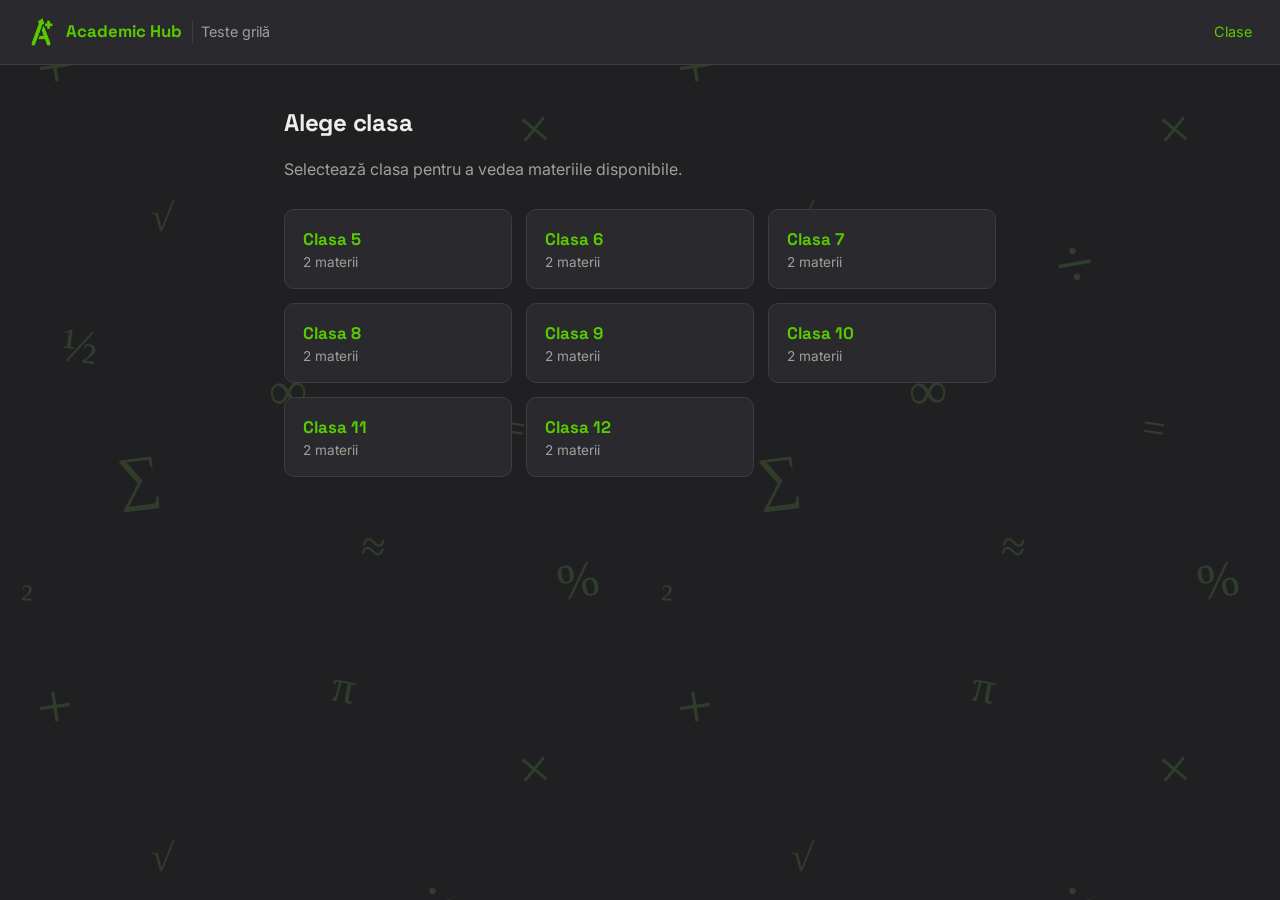
==== index.html @ 8b45bf30 "Update index.html" ====
<!DOCTYPE html>
<html lang="ro">
<head>
<meta charset="UTF-8">
<meta name="viewport" content="width=device-width, initial-scale=1.0">
<title>Academic Hub — Teste grilă</title>
<link rel="preconnect" href="https://fonts.googleapis.com">
<link href="https://fonts.googleapis.com/css2?family=Space+Grotesk:wght@500;700&family=Inter:wght@400;500;600&display=swap" rel="stylesheet">
<link rel="stylesheet" href="style.css">
</head>
<body>

<header class="site-header">
  <div class="brand" id="brand-home">
    <img class="brand-mark" src="logo.png" alt="Academic Hub">
    <span class="brand-name">Academic Hub</span>
    <span class="brand-sub">Teste grilă</span>
  </div>
  <nav class="breadcrumb" id="breadcrumb" aria-label="Navigare"></nav>
</header>

<main id="app" class="app"></main>

<template id="tpl-clase">
  <section class="screen">
    <h1>Alege clasa</h1>
    <p class="screen-lead">Selectează clasa pentru a vedea materiile disponibile.</p>
    <div class="card-grid" id="clase-grid"></div>
  </section>
</template>

<template id="tpl-materii">
  <section class="screen">
    <h1></h1>
    <p class="screen-lead">Alege materia la care vrei să exersezi.</p>
    <div class="card-grid" id="materii-grid"></div>
  </section>
</template>

<template id="tpl-colectii">
  <section class="screen">
    <h1></h1>
    <p class="screen-lead">Alege o colecție de întrebări.</p>
    <div class="card-grid" id="colectii-grid"></div>
  </section>
</template>

<template id="tpl-setup">
  <section class="screen screen-setup">
    <h1></h1>
    <div class="setup-options">
      <fieldset class="option-group">
        <legend>Mod</legend>
        <label class="pill-choice"><input type="radio" name="mod" value="testare" checked><span>Testare</span></label>
        <label class="pill-choice"><input type="radio" name="mod" value="invatare"><span>Învățare</span></label>
      </fieldset>
      <label class="switch-choice">
        <input type="checkbox" id="opt-doar-gresite">
        <span>Doar întrebările greșite anterior <span id="count-gresite" class="count-badge"></span></span>
      </label>
    </div>
    <button class="btn-primary" id="start-quiz">Începe testul</button>
  </section>
</template>

<template id="tpl-quiz">
  <section class="screen screen-quiz">
    <div class="quiz-topbar">
      <div class="progress-track"><div class="progress-fill" id="progress-fill"></div></div>
      <div class="quiz-stats">
        <span><strong id="stat-raspunse">0</strong> răspunse</span>
        <span class="stat-correct"><strong id="stat-corecte">0</strong> corecte</span>
        <span class="stat-wrong"><strong id="stat-gresite">0</strong> greșite</span>
      </div>
    </div>
    <div class="question-card">
      <p class="question-number" id="question-number"></p>
      <h2 class="question-text" id="question-text"></h2>
      <p class="question-hint" id="question-hint"></p>
      <div class="options-list" id="options-list"></div>
      <button class="btn-primary btn-verifica" id="btn-verifica" disabled>Verifică</button>
      <p class="explanation" id="explanation" hidden></p>
    </div>
    <div class="quiz-actions">
      <button class="btn-secondary" id="btn-exit">Ieși din test</button>
      <button class="btn-primary" id="btn-next" disabled>Următoarea</button>
    </div>
  </section>
</template>

<template id="tpl-rezultate">
  <section class="screen screen-results">
    <h1>Test finalizat</h1>
    <div class="results-summary">
      <div class="result-figure"><strong id="res-acuratete"></strong><span>acuratețe</span></div>
      <div class="result-line"><span id="res-corecte"></span> corecte din <span id="res-total"></span></div>
    </div>
    <div class="results-actions">
      <button class="btn-primary" id="btn-repeta-gresite">Repetă doar greșelile</button>
      <button class="btn-secondary" id="btn-alta-colectie">Alege altă colecție</button>
    </div>
  </section>
</template>

<script src="app.js"></script>
</body>
</html>
---- style.css ----
:root {
  --bg: #202023;
  --bg-card: #2A2A2E;
  --bg-card-hover: #313136;
  --border: #3C3C41;
  --text: #EDEFE9;
  --text-muted: #9CA298;
  --accent: #58CA00;
  --accent-strong: #47A800;
  --accent-ink: #58CA00;
  --accent-soft: rgba(88, 202, 0, 0.14);
  --correct: #58CA00;
  --correct-soft: rgba(88, 202, 0, 0.14);
  --wrong: #E06B62;
  --wrong-soft: rgba(224, 107, 98, 0.14);
  --radius: 10px;
  --font-display: 'Space Grotesk', sans-serif;
  --font-body: 'Inter', sans-serif;
}

* { box-sizing: border-box; }

body {
  margin: 0;
  background-color: var(--bg);
  background-image: url("math-pattern.svg");
  background-repeat: repeat;
  background-attachment: fixed;
  color: var(--text);
  font-family: var(--font-body);
  line-height: 1.5;
}

h1, h2 {
  font-family: var(--font-display);
  font-weight: 700;
  letter-spacing: -0.01em;
  margin: 0 0 6px 0;
  color: var(--text);
}

.site-header {
  display: flex;
  align-items: center;
  justify-content: space-between;
  padding: 18px 28px;
  border-bottom: 1px solid var(--border);
  background: var(--bg-card);
}

.brand {
  display: flex;
  align-items: center;
  gap: 10px;
  cursor: pointer;
}

.brand-mark {
  width: 28px;
  height: 28px;
  object-fit: contain;
  display: block;
}

.brand-name {
  font-family: var(--font-display);
  font-weight: 700;
  font-size: 1.05rem;
  color: var(--accent);
}

.brand-sub {
  color: var(--text-muted);
  font-size: 0.9rem;
  padding-left: 8px;
  border-left: 1px solid var(--border);
}

.breadcrumb {
  display: flex;
  gap: 6px;
  font-size: 0.9rem;
  color: var(--text-muted);
}

.breadcrumb button {
  background: none;
  border: none;
  font: inherit;
  color: var(--accent-ink);
  cursor: pointer;
  padding: 0;
}

.breadcrumb span.sep { color: var(--border); }

.app {
  max-width: 760px;
  margin: 0 auto;
  padding: 40px 24px 80px;
}

.screen-lead {
  color: var(--text-muted);
  margin-bottom: 28px;
}

.card-grid {
  display: grid;
  grid-template-columns: repeat(auto-fill, minmax(200px, 1fr));
  gap: 14px;
}

.pick-card {
  text-align: left;
  background: var(--bg-card);
  border: 1px solid var(--border);
  border-radius: var(--radius);
  padding: 18px;
  cursor: pointer;
  font-family: inherit;
  transition: border-color 0.15s ease, background 0.15s ease;
}

.pick-card:hover, .pick-card:focus-visible {
  border-color: var(--accent);
  background: var(--bg-card-hover);
  outline: none;
}

.pick-card .pick-title {
  font-family: var(--font-display);
  font-weight: 700;
  font-size: 1.05rem;
  display: block;
  color: var(--accent);
}

.pick-card .pick-meta {
  color: var(--text-muted);
  font-size: 0.85rem;
  display: block;
  margin-top: 4px;
}

.setup-options {
  display: flex;
  flex-direction: column;
  gap: 18px;
  margin: 24px 0 32px;
}

.option-group {
  border: none;
  padding: 0;
  margin: 0;
  display: flex;
  gap: 8px;
}

.option-group legend {
  font-size: 0.85rem;
  color: var(--text-muted);
  margin-bottom: 6px;
  padding: 0;
}

.pill-choice {
  position: relative;
}

.pill-choice input {
  position: absolute;
  opacity: 0;
}

.pill-choice span {
  display: inline-block;
  padding: 8px 16px;
  border: 1px solid var(--border);
  border-radius: 999px;
  cursor: pointer;
  font-size: 0.9rem;
  color: var(--text);
}

.pill-choice input:checked + span {
  background: var(--accent-soft);
  border-color: var(--accent);
  color: var(--accent-ink);
  font-weight: 600;
}

.switch-choice input[type="checkbox"],
.pill-choice input[type="radio"] {
  accent-color: var(--accent);
}

.switch-choice {
  display: flex;
  align-items: center;
  gap: 10px;
  font-size: 0.95rem;
  cursor: pointer;
  color: var(--text);
}

.count-badge {
  color: var(--text-muted);
  font-size: 0.85rem;
}

.btn-primary, .btn-secondary {
  font-family: var(--font-body);
  font-size: 0.95rem;
  font-weight: 600;
  padding: 11px 22px;
  border-radius: var(--radius);
  cursor: pointer;
  border: 1px solid transparent;
}

.btn-primary {
  background: var(--accent);
  color: #12210A;
}

.btn-primary:hover { background: var(--accent-strong); }

.btn-primary:disabled {
  background: var(--border);
  color: var(--text-muted);
  cursor: not-allowed;
}

.btn-secondary {
  background: transparent;
  border-color: var(--border);
  color: var(--text);
}

.btn-secondary:hover { border-color: var(--text-muted); }

.quiz-topbar {
  margin-bottom: 22px;
}

.progress-track {
  height: 6px;
  background: var(--border);
  border-radius: 999px;
  overflow: hidden;
  margin-bottom: 10px;
}

.progress-fill {
  height: 100%;
  background: var(--accent);
  width: 0%;
  transition: width 0.2s ease;
}

.quiz-stats {
  display: flex;
  gap: 18px;
  font-size: 0.85rem;
  color: var(--text-muted);
}

.stat-correct strong { color: var(--accent-ink); }
.stat-wrong strong { color: var(--wrong); }

.question-card {
  background: var(--bg-card);
  border: 1px solid var(--border);
  border-radius: var(--radius);
  padding: 26px;
}

.question-number {
  color: var(--text-muted);
  font-size: 0.85rem;
  margin: 0 0 8px 0;
}

.question-text {
  font-size: 1.2rem;
  margin-bottom: 8px;
}

.question-hint {
  color: var(--text-muted);
  font-size: 0.85rem;
  margin: 0 0 18px 0;
}

.options-list {
  display: flex;
  flex-direction: column;
  gap: 10px;
  margin-bottom: 20px;
}

.option-btn {
  text-align: left;
  background: var(--bg);
  border: 1px solid var(--border);
  border-radius: var(--radius);
  padding: 13px 16px;
  font: inherit;
  font-size: 0.98rem;
  color: var(--text);
  cursor: pointer;
  display: flex;
  align-items: center;
  gap: 12px;
}

.option-btn .opt-marker {
  width: 18px;
  height: 18px;
  flex-shrink: 0;
  border: 2px solid var(--border);
  display: inline-block;
}

.option-btn[data-tip="simplu"] .opt-marker { border-radius: 50%; }
.option-btn[data-tip="multiplu"] .opt-marker { border-radius: 4px; }

.option-btn.is-selected .opt-marker {
  border-color: var(--accent);
  background: var(--accent);
}

.option-btn:hover:not(:disabled) { border-color: var(--accent); }

.option-btn:disabled { cursor: default; }

.option-btn.is-correct {
  background: var(--correct-soft);
  border-color: var(--correct);
}

.option-btn.is-wrong {
  background: var(--wrong-soft);
  border-color: var(--wrong);
}

.option-btn.is-missed {
  border-color: var(--correct);
  border-style: dashed;
}

.btn-verifica {
  display: block;
  margin-left: auto;
  margin-right: 0;
  margin-bottom: 4px;
}

.btn-verifica[hidden] { display: none; }

.explanation {
  margin-top: 18px;
  padding-top: 16px;
  border-top: 1px solid var(--border);
  color: var(--text-muted);
  font-size: 0.92rem;
}

.quiz-actions {
  display: flex;
  justify-content: space-between;
  margin-top: 20px;
}

.results-summary {
  display: flex;
  align-items: baseline;
  gap: 24px;
  margin: 24px 0 32px;
}

.result-figure {
  display: flex;
  flex-direction: column;
}

.result-figure strong {
  font-family: var(--font-display);
  font-size: 2.6rem;
  color: var(--accent-ink);
}

.result-figure span {
  color: var(--text-muted);
  font-size: 0.85rem;
}

.result-line {
  color: var(--text-muted);
}

.results-actions {
  display: flex;
  gap: 12px;
}

@media (max-width: 480px) {
  .site-header { padding: 14px 16px; }
  .app { padding: 28px 16px 60px; }
  .brand-sub { display: none; }
}
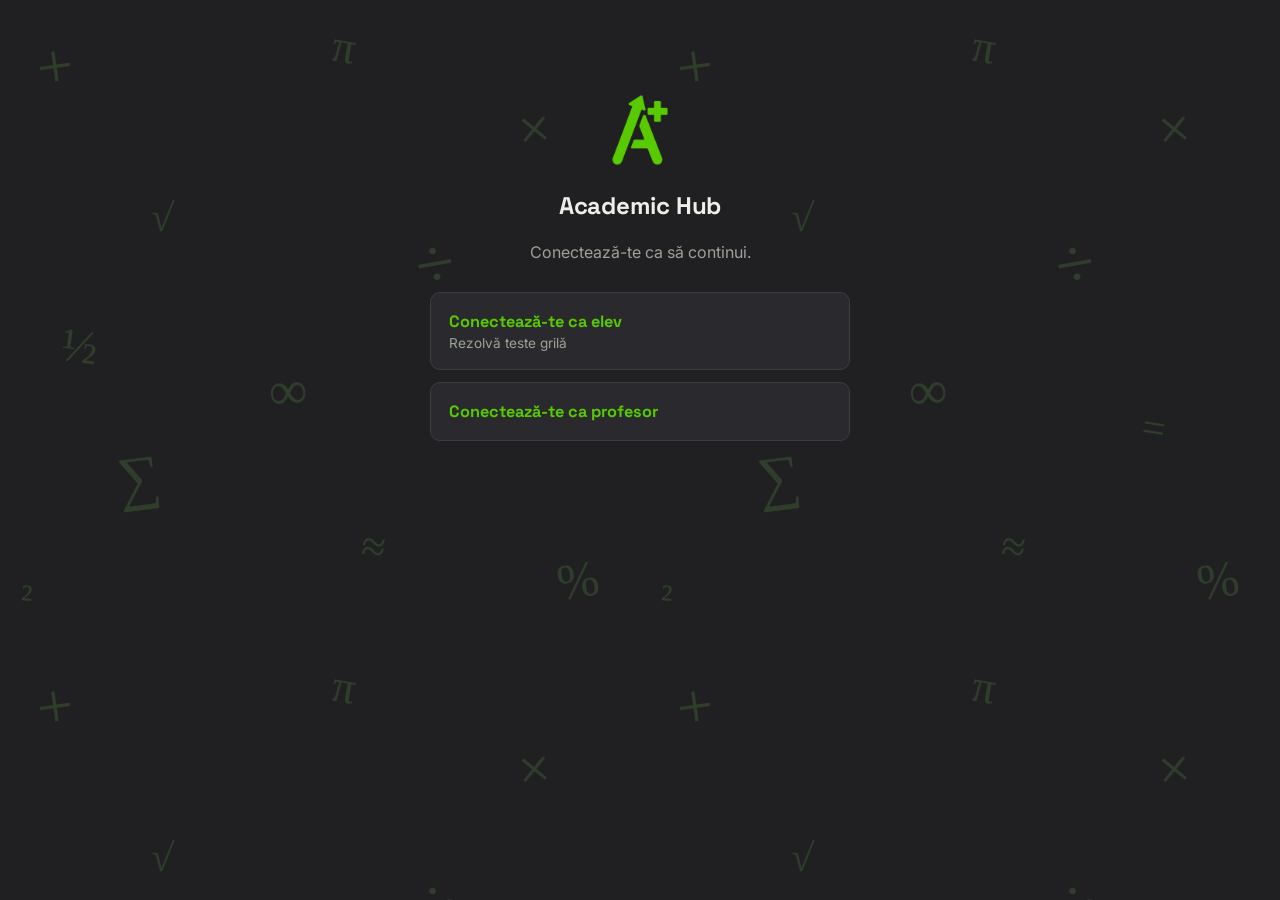
==== commit e1bcb4b9: "Update index.html" ====
--- a/index.html
+++ b/index.html
@@ -10,21 +10,75 @@
 </head>
 <body>
 
-<header class="site-header">
+<!-- ==================================================================
+     SETĂRI — modifică doar aici parolele și datele repository-ului.
+     Schimbă parolele oricând (ex. săptămânal) și dă Commit.
+     ================================================================== -->
+<script>
+const CONFIG = {
+  PAROLA_ELEV: "pitagora22",
+  PAROLA_PROFESOR: "mariusboss",
+
+  // Datele repository-ului de pe GitHub (nu le schimba decât dacă muți proiectul)
+  GITHUB_OWNER: "mariusnazaria",
+  GITHUB_REPO: "AcademicHub.edu",
+  GITHUB_BRANCH: "main"
+};
+</script>
+
+<header class="site-header" id="site-header" hidden>
   <div class="brand" id="brand-home">
     <img class="brand-mark" src="logo.png" alt="Academic Hub">
     <span class="brand-name">Academic Hub</span>
     <span class="brand-sub">Teste grilă</span>
   </div>
-  <nav class="breadcrumb" id="breadcrumb" aria-label="Navigare"></nav>
+  <div class="header-right">
+    <nav class="breadcrumb" id="breadcrumb" aria-label="Navigare"></nav>
+    <button class="btn-link" id="btn-logout" hidden>Ieși</button>
+  </div>
 </header>
 
 <main id="app" class="app"></main>
 
+<!-- ===================== LOGIN ===================== -->
+<template id="tpl-login">
+  <section class="screen screen-login">
+    <img class="login-logo" src="logo.png" alt="Academic Hub">
+    <h1>Academic Hub</h1>
+    <p class="screen-lead">Conectează-te ca să continui.</p>
+
+    <div class="login-roles">
+      <button class="role-card" data-rol="elev">
+        <span class="role-title">Conectează-te ca elev</span>
+        <span class="role-meta">Rezolvă teste grilă</span>
+      </button>
+      <button class="role-card" data-rol="profesor">
+        <span class="role-title">Conectează-te ca profesor</span>
+      </button>
+    </div>
+
+    <div class="login-form" id="login-form" hidden>
+      <p class="login-role-label" id="login-role-label"></p>
+      <input class="text-input" type="password" id="login-parola" placeholder="Parola" autocomplete="current-password">
+      <p class="form-error" id="login-error" hidden></p>
+      <div class="form-actions">
+        <button class="btn-secondary" id="login-inapoi">Înapoi</button>
+        <button class="btn-primary" id="login-intra">Intră</button>
+      </div>
+    </div>
+  </section>
+</template>
+
+<!-- ===================== NAVIGARE ELEV ===================== -->
 <template id="tpl-clase">
   <section class="screen">
-    <h1>Alege clasa</h1>
-    <p class="screen-lead">Selectează clasa pentru a vedea materiile disponibile.</p>
+    <div class="screen-head">
+      <div>
+        <h1>Alege clasa</h1>
+        <p class="screen-lead">Selectează clasa pentru a vedea materiile disponibile.</p>
+      </div>
+      <button class="btn-secondary" id="btn-panou-profesor" hidden>Panou profesor</button>
+    </div>
     <div class="card-grid" id="clase-grid"></div>
   </section>
 </template>
@@ -76,6 +130,9 @@
     <div class="question-card">
       <p class="question-number" id="question-number"></p>
       <h2 class="question-text" id="question-text"></h2>
+      <div class="question-image-wrap" id="question-image-wrap" hidden>
+        <img class="question-image" id="question-image" alt="">
+      </div>
       <p class="question-hint" id="question-hint"></p>
       <div class="options-list" id="options-list"></div>
       <button class="btn-primary btn-verifica" id="btn-verifica" disabled>Verifică</button>
@@ -102,7 +159,147 @@
   </section>
 </template>
 
+<!-- ===================== PANOU PROFESOR ===================== -->
+<template id="tpl-token">
+  <section class="screen">
+    <h1>Introdu cheia de acces</h1>
+    <input class="text-input" type="password" id="token-input" placeholder="Cheia de acces" autocomplete="off">
+    <p class="form-error" id="token-error" hidden></p>
+    <div class="form-actions">
+      <button class="btn-secondary" id="token-inapoi">Înapoi</button>
+      <button class="btn-primary" id="token-salveaza">Continuă</button>
+    </div>
+  </section>
+</template>
+
+<template id="tpl-panou">
+  <section class="screen">
+    <div class="screen-head">
+      <div>
+        <h1>Panou profesor</h1>
+        <p class="screen-lead">Adaugă întrebări și colecții direct din site.</p>
+      </div>
+      <button class="btn-link" id="btn-sterge-token">Șterge cheia</button>
+    </div>
+    <div class="card-grid">
+      <button class="pick-card" id="panou-intrebare">
+        <span class="pick-title">Adaugă întrebare</span>
+        <span class="pick-meta">Într-o colecție existentă</span>
+      </button>
+      <button class="pick-card" id="panou-colectie">
+        <span class="pick-title">Creează colecție</span>
+        <span class="pick-meta">Un test nou, gol</span>
+      </button>
+      <button class="pick-card" id="panou-materii">
+        <span class="pick-title">Gestionează</span>
+        <span class="pick-meta">Materii și colecții</span>
+      </button>
+      <button class="pick-card" id="panou-vezi">
+        <span class="pick-title">Vezi testele</span>
+        <span class="pick-meta">Ca elev</span>
+      </button>
+    </div>
+  </section>
+</template>
+
+<template id="tpl-gestionare">
+  <section class="screen">
+    <h1>Gestionează</h1>
+    <p class="screen-lead">Adaugă sau șterge materii și colecții de teste.</p>
+
+    <label class="field-label">Clasa</label>
+    <select class="text-input" id="ge-clasa"></select>
+
+    <h2 class="section-title">Materii</h2>
+    <div id="ge-materii-lista"></div>
+
+    <div class="add-row">
+      <input class="text-input" type="text" id="ge-materie-noua" placeholder="Materie nouă (ex. Trigonometrie)">
+      <button class="btn-primary" id="ge-adauga-materie">Adaugă</button>
+    </div>
+
+    <h2 class="section-title">Colecții de teste</h2>
+    <label class="field-label">Materia</label>
+    <select class="text-input" id="ge-materie-sel"></select>
+    <div id="ge-colectii-lista"></div>
+
+    <p class="form-error" id="ge-error" hidden></p>
+    <p class="form-ok" id="ge-ok" hidden></p>
+    <div class="form-actions">
+      <button class="btn-secondary" id="ge-inapoi">Înapoi</button>
+    </div>
+  </section>
+</template>
+
+<template id="tpl-colectie-noua">
+  <section class="screen">
+    <h1>Creează colecție</h1>
+    <p class="screen-lead">Colecția apare imediat la clasa și materia aleasă.</p>
+
+    <label class="field-label">Clasa</label>
+    <select class="text-input" id="cn-clasa"></select>
+
+    <label class="field-label">Materia</label>
+    <select class="text-input" id="cn-materie"></select>
+
+    <label class="field-label">Numele colecției</label>
+    <input class="text-input" type="text" id="cn-nume" placeholder="ex. Ecuații de gradul I">
+
+    <p class="form-error" id="cn-error" hidden></p>
+    <p class="form-ok" id="cn-ok" hidden></p>
+    <div class="form-actions">
+      <button class="btn-secondary" id="cn-inapoi">Înapoi</button>
+      <button class="btn-primary" id="cn-salveaza">Creează colecția</button>
+    </div>
+  </section>
+</template>
+
+<template id="tpl-intrebare-noua">
+  <section class="screen">
+    <h1>Adaugă întrebare</h1>
+
+    <label class="field-label">Clasa</label>
+    <select class="text-input" id="in-clasa"></select>
+
+    <label class="field-label">Materia</label>
+    <select class="text-input" id="in-materie"></select>
+
+    <label class="field-label">Colecția</label>
+    <select class="text-input" id="in-colectie"></select>
+
+    <label class="field-label">Tipul întrebării</label>
+    <div class="option-group">
+      <label class="pill-choice"><input type="radio" name="in-tip" value="simplu" checked><span>Un răspuns</span></label>
+      <label class="pill-choice"><input type="radio" name="in-tip" value="multiplu"><span>Mai multe răspunsuri</span></label>
+    </div>
+
+    <label class="field-label">Enunțul întrebării</label>
+    <textarea class="text-input" id="in-enunt" rows="3" placeholder="Scrie întrebarea aici..."></textarea>
+
+    <label class="field-label">Imagine (opțional)</label>
+    <input class="text-input" type="file" id="in-imagine" accept="image/*">
+    <div class="preview-wrap" id="in-preview-wrap" hidden>
+      <img class="preview-img" id="in-preview" alt="">
+      <button class="btn-link" id="in-sterge-imagine">Șterge imaginea</button>
+    </div>
+
+    <label class="field-label">Variantele de răspuns</label>
+    <p class="field-hint">Bifează varianta (sau variantele) corecte.</p>
+    <div id="in-variante"></div>
+    <button class="btn-link" id="in-adauga-varianta">+ Adaugă variantă</button>
+
+    <label class="field-label">Explicație (opțional)</label>
+    <textarea class="text-input" id="in-explicatie" rows="2" placeholder="De ce e corect răspunsul..."></textarea>
+
+    <p class="form-error" id="in-error" hidden></p>
+    <p class="form-ok" id="in-ok" hidden></p>
+    <div class="form-actions">
+      <button class="btn-secondary" id="in-inapoi">Înapoi</button>
+      <button class="btn-primary" id="in-salveaza">Salvează întrebarea</button>
+    </div>
+  </section>
+</template>
+
 <script src="app.js"></script>
 </body>
 </html>
-
--- a/style.css
+++ b/style.css
@@ -20,6 +20,8 @@
 
 * { box-sizing: border-box; }
 
+[hidden] { display: none !important; }
+
 body {
   margin: 0;
   background-color: var(--bg);
@@ -406,8 +408,241 @@
   gap: 12px;
 }
 
-@media (max-width: 480px) {
-  .site-header { padding: 14px 16px; }
-  .app { padding: 28px 16px 60px; }
+@media (max-width: 560px) {
+  .site-header { padding: 12px 14px; }
+  .app { padding: 24px 16px 60px; }
   .brand-sub { display: none; }
-}
+  .brand-name { font-size: 0.95rem; white-space: nowrap; }
+  .brand-mark { width: 24px; height: 24px; }
+  .breadcrumb { display: none; }
+  .header-right { gap: 10px; }
+  .screen-head { flex-direction: column; align-items: stretch; }
+  .form-actions { flex-direction: column-reverse; }
+  .form-actions button { width: 100%; }
+}
+
+/* ===================== LOGIN ===================== */
+.screen-login {
+  max-width: 420px;
+  margin: 6vh auto 0;
+  text-align: center;
+}
+
+.login-logo {
+  width: 72px;
+  height: 72px;
+  object-fit: contain;
+  margin-bottom: 16px;
+}
+
+.login-roles {
+  display: flex;
+  flex-direction: column;
+  gap: 12px;
+  margin-top: 8px;
+}
+
+.role-card {
+  background: var(--bg-card);
+  border: 1px solid var(--border);
+  border-radius: var(--radius);
+  padding: 18px;
+  cursor: pointer;
+  font-family: inherit;
+  text-align: left;
+  transition: border-color 0.15s ease, background 0.15s ease;
+}
+
+.role-card:hover {
+  border-color: var(--accent);
+  background: var(--bg-card-hover);
+}
+
+.role-title {
+  display: block;
+  font-family: var(--font-display);
+  font-weight: 700;
+  font-size: 1.02rem;
+  color: var(--accent);
+}
+
+.role-meta {
+  display: block;
+  color: var(--text-muted);
+  font-size: 0.85rem;
+  margin-top: 3px;
+}
+
+.login-form {
+  margin-top: 8px;
+  text-align: left;
+}
+
+.login-role-label {
+  color: var(--text-muted);
+  font-size: 0.9rem;
+  margin: 0 0 10px;
+}
+
+/* ===================== FORMULARE ===================== */
+.text-input {
+  width: 100%;
+  background: var(--bg);
+  border: 1px solid var(--border);
+  border-radius: var(--radius);
+  padding: 12px 14px;
+  color: var(--text);
+  font: inherit;
+  font-size: 0.98rem;
+  margin-bottom: 4px;
+}
+
+.text-input:focus {
+  outline: none;
+  border-color: var(--accent);
+}
+
+select.text-input {
+  appearance: none;
+  cursor: pointer;
+}
+
+textarea.text-input {
+  resize: vertical;
+}
+
+.field-label {
+  display: block;
+  font-size: 0.85rem;
+  color: var(--text-muted);
+  margin: 18px 0 6px;
+}
+
+.field-hint {
+  font-size: 0.82rem;
+  color: var(--text-muted);
+  margin: 0 0 8px;
+}
+
+.form-actions {
+  display: flex;
+  gap: 12px;
+  justify-content: flex-end;
+  margin-top: 24px;
+}
+
+.form-error {
+  color: var(--wrong);
+  font-size: 0.9rem;
+  margin: 10px 0 0;
+}
+
+.form-ok {
+  color: var(--accent);
+  font-size: 0.9rem;
+  margin: 10px 0 0;
+}
+
+.btn-link {
+  background: none;
+  border: none;
+  color: var(--accent);
+  font: inherit;
+  font-size: 0.9rem;
+  cursor: pointer;
+  padding: 4px 0;
+}
+
+.btn-link:hover { text-decoration: underline; }
+
+/* ===================== HEADER ===================== */
+.header-right {
+  display: flex;
+  align-items: center;
+  gap: 16px;
+}
+
+.screen-head {
+  display: flex;
+  align-items: flex-start;
+  justify-content: space-between;
+  gap: 16px;
+  margin-bottom: 8px;
+}
+
+/* ===================== PANOU PROFESOR ===================== */
+.info-box {
+  background: var(--bg-card);
+  border: 1px solid var(--border);
+  border-radius: var(--radius);
+  padding: 18px;
+  margin-bottom: 20px;
+  font-size: 0.9rem;
+  color: var(--text-muted);
+}
+
+.info-box strong { color: var(--text); }
+
+.info-box ol {
+  margin: 10px 0 0;
+  padding-left: 20px;
+}
+
+.info-box li { margin-bottom: 5px; }
+
+.info-box code {
+  background: var(--bg);
+  padding: 1px 6px;
+  border-radius: 4px;
+  color: var(--accent);
+}
+
+.varianta-row {
+  display: flex;
+  align-items: center;
+  gap: 10px;
+  margin-bottom: 8px;
+}
+
+.varianta-row .v-corect {
+  accent-color: var(--accent);
+  width: 20px;
+  height: 20px;
+  flex-shrink: 0;
+}
+
+.varianta-row .v-text {
+  flex: 1;
+  margin-bottom: 0;
+}
+
+.varianta-row .v-sterge {
+  color: var(--text-muted);
+  flex-shrink: 0;
+}
+
+.preview-wrap {
+  margin-top: 10px;
+}
+
+.preview-img {
+  max-width: 100%;
+  max-height: 220px;
+  border-radius: var(--radius);
+  border: 1px solid var(--border);
+  display: block;
+  margin-bottom: 6px;
+}
+
+/* ===================== IMAGINE ÎN ÎNTREBARE ===================== */
+.question-image-wrap {
+  margin: 0 0 16px;
+}
+
+.question-image {
+  max-width: 100%;
+  max-height: 300px;
+  border-radius: var(--radius);
+  border: 1px solid var(--border);
+  display: block;
+}
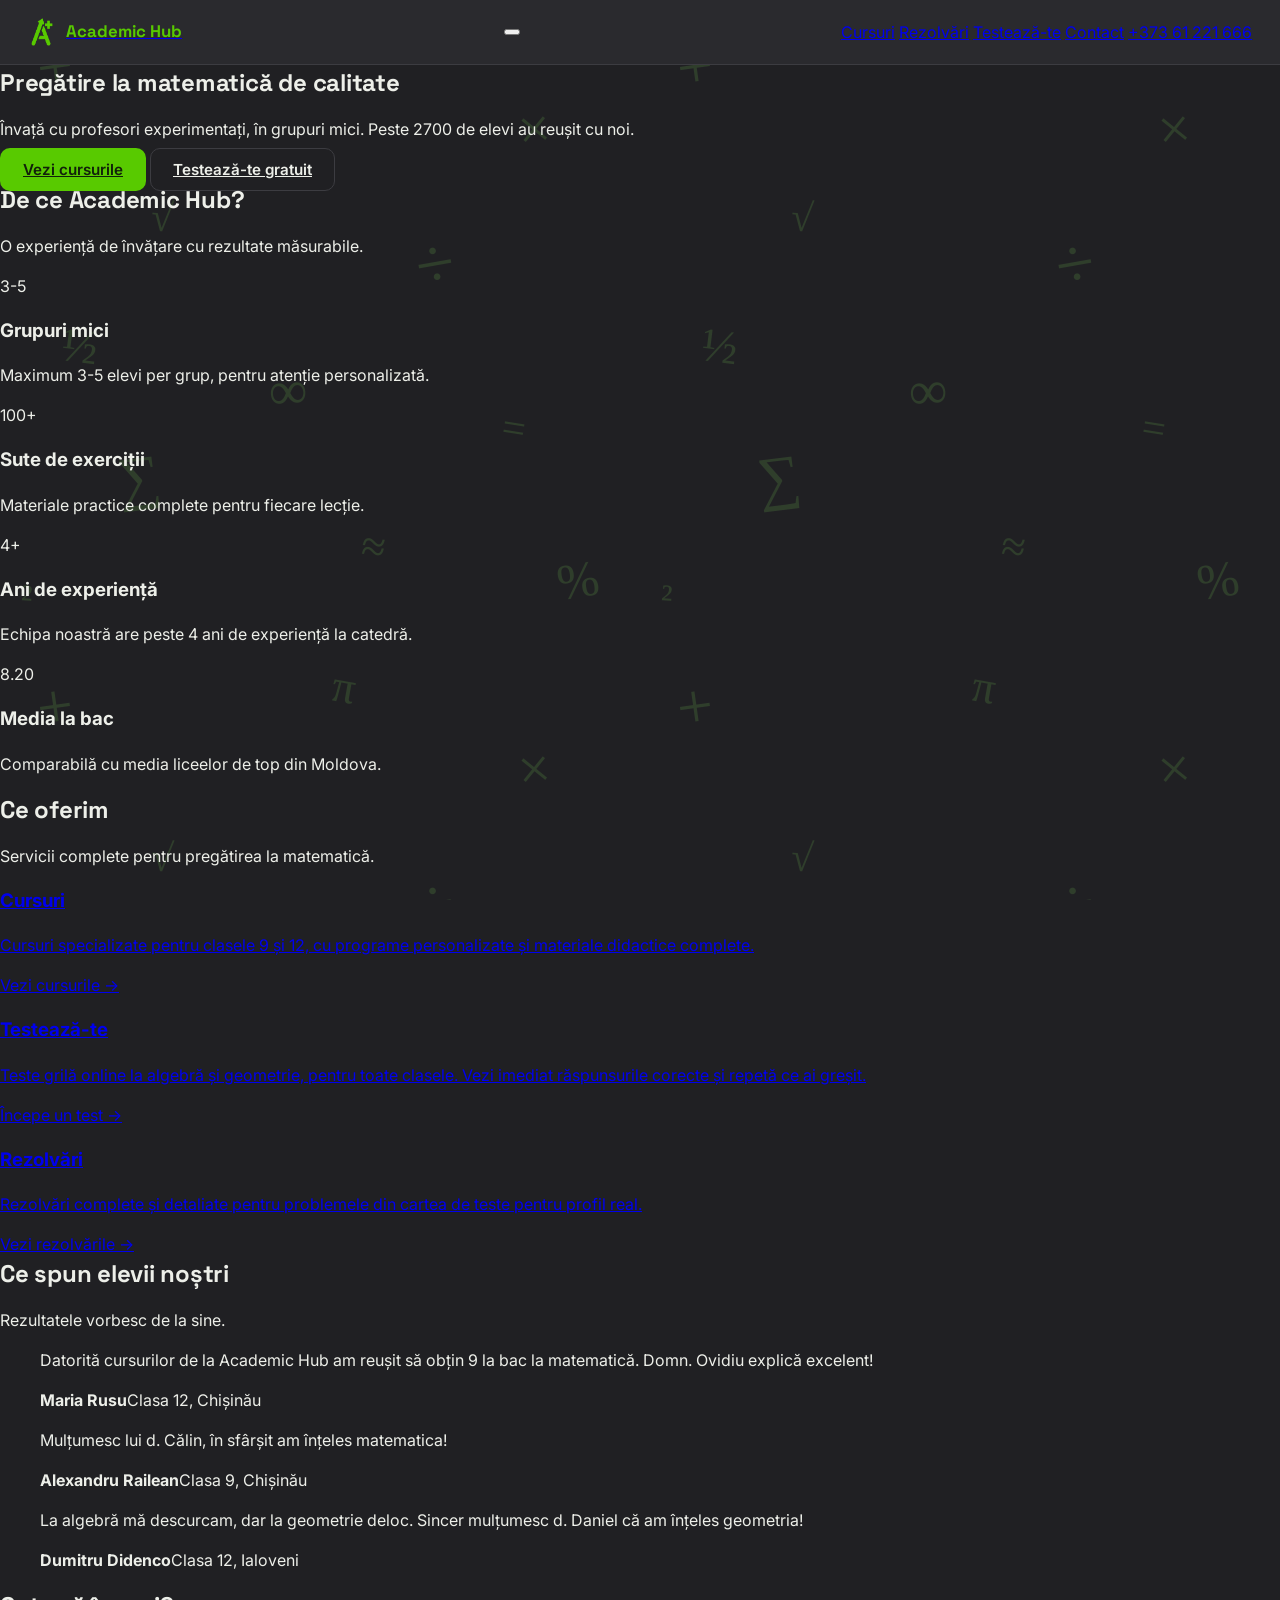
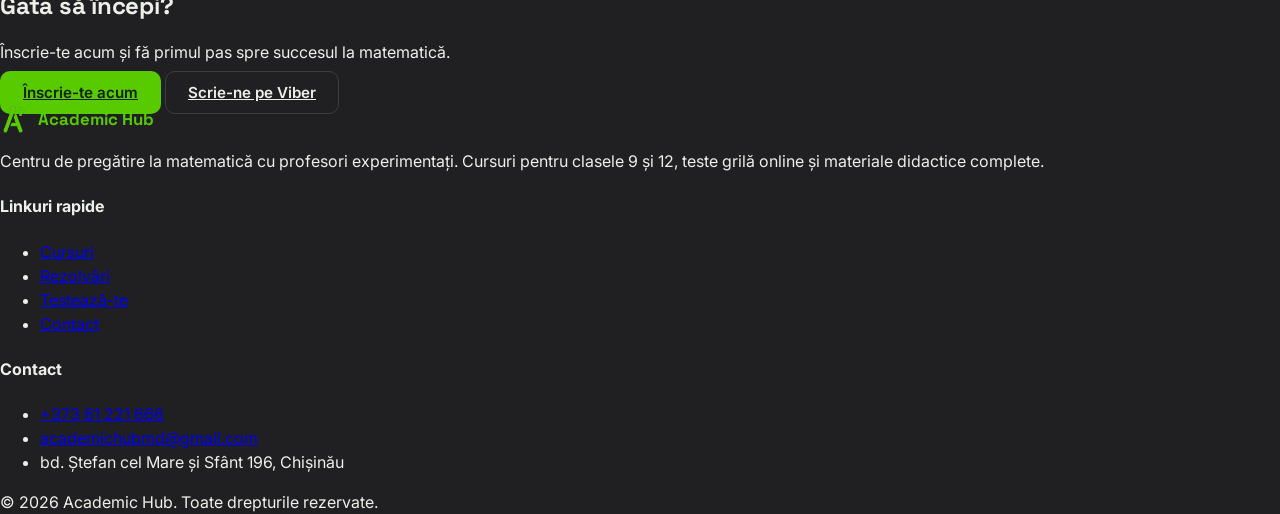
==== commit 93e23d6a: "Update index.html" ====
--- a/index.html
+++ b/index.html
@@ -3,303 +3,164 @@
 <head>
 <meta charset="UTF-8">
 <meta name="viewport" content="width=device-width, initial-scale=1.0">
-<title>Academic Hub — Teste grilă</title>
+<title>Academic Hub — Pregătire la Matematică</title>
+<meta name="description" content="Centru de pregătire la matematică în Chișinău. Grupuri mici, profesori experimentați, cursuri pentru clasele 9 și 12.">
+<link rel="icon" href="logo.png">
 <link rel="preconnect" href="https://fonts.googleapis.com">
 <link href="https://fonts.googleapis.com/css2?family=Space+Grotesk:wght@500;700&family=Inter:wght@400;500;600&display=swap" rel="stylesheet">
 <link rel="stylesheet" href="style.css">
 </head>
 <body>
 
-<!-- ==================================================================
-     SETĂRI — modifică doar aici parolele și datele repository-ului.
-     Schimbă parolele oricând (ex. săptămânal) și dă Commit.
-     ================================================================== -->
-<script>
-const CONFIG = {
-  PAROLA_ELEV: "pitagora22",
-  PAROLA_PROFESOR: "mariusboss",
-
-  // Datele repository-ului de pe GitHub (nu le schimba decât dacă muți proiectul)
-  GITHUB_OWNER: "mariusnazaria",
-  GITHUB_REPO: "AcademicHub.edu",
-  GITHUB_BRANCH: "main"
-};
-</script>
-
-<header class="site-header" id="site-header" hidden>
-  <div class="brand" id="brand-home">
+<header class="site-header">
+  <a class="brand" href="index.html">
     <img class="brand-mark" src="logo.png" alt="Academic Hub">
     <span class="brand-name">Academic Hub</span>
-    <span class="brand-sub">Teste grilă</span>
-  </div>
-  <div class="header-right">
-    <nav class="breadcrumb" id="breadcrumb" aria-label="Navigare"></nav>
-    <button class="btn-link" id="btn-logout" hidden>Ieși</button>
-  </div>
+  </a>
+  <button class="nav-toggle" id="nav-toggle" aria-expanded="false" aria-label="Meniu">
+    <span></span><span></span><span></span>
+  </button>
+  <nav class="site-nav" id="site-nav">
+    <a href="cursuri.html">Cursuri</a>
+    <a href="rezolvari.html">Rezolvări</a>
+    <a href="teste.html">Testează-te</a>
+    <a href="contact.html">Contact</a>
+    <a class="nav-cta" href="tel:+37361221666">+373 61 221 666</a>
+  </nav>
 </header>
 
-<main id="app" class="app"></main>
+<main>
 
-<!-- ===================== LOGIN ===================== -->
-<template id="tpl-login">
-  <section class="screen screen-login">
-    <img class="login-logo" src="logo.png" alt="Academic Hub">
-    <h1>Academic Hub</h1>
-    <p class="screen-lead">Conectează-te ca să continui.</p>
+<section class="hero">
+  <div class="wrap">
+    <h1>Pregătire la matematică <span class="accent-text">de calitate</span></h1>
+    <p class="hero-lead">Învață cu profesori experimentați, în grupuri mici. Peste 2700 de elevi au reușit cu noi.</p>
+    <div class="hero-actions">
+      <a class="btn-primary" href="cursuri.html">Vezi cursurile</a>
+      <a class="btn-secondary" href="teste.html">Testează-te gratuit</a>
+    </div>
+  </div>
+</section>
 
-    <div class="login-roles">
-      <button class="role-card" data-rol="elev">
-        <span class="role-title">Conectează-te ca elev</span>
-        <span class="role-meta">Rezolvă teste grilă</span>
-      </button>
-      <button class="role-card" data-rol="profesor">
-        <span class="role-title">Conectează-te ca profesor</span>
-      </button>
-    </div>
-
-    <div class="login-form" id="login-form" hidden>
-      <p class="login-role-label" id="login-role-label"></p>
-      <input class="text-input" type="password" id="login-parola" placeholder="Parola" autocomplete="current-password">
-      <p class="form-error" id="login-error" hidden></p>
-      <div class="form-actions">
-        <button class="btn-secondary" id="login-inapoi">Înapoi</button>
-        <button class="btn-primary" id="login-intra">Intră</button>
+<section class="section">
+  <div class="wrap">
+    <h2 class="section-heading">De ce Academic Hub?</h2>
+    <p class="section-sub">O experiență de învățare cu rezultate măsurabile.</p>
+    <div class="feature-grid">
+      <div class="feature-card">
+        <span class="feature-num">3-5</span>
+        <h3>Grupuri mici</h3>
+        <p>Maximum 3-5 elevi per grup, pentru atenție personalizată.</p>
+      </div>
+      <div class="feature-card">
+        <span class="feature-num">100+</span>
+        <h3>Sute de exerciții</h3>
+        <p>Materiale practice complete pentru fiecare lecție.</p>
+      </div>
+      <div class="feature-card">
+        <span class="feature-num">4+</span>
+        <h3>Ani de experiență</h3>
+        <p>Echipa noastră are peste 4 ani de experiență la catedră.</p>
+      </div>
+      <div class="feature-card">
+        <span class="feature-num">8.20</span>
+        <h3>Media la bac</h3>
+        <p>Comparabilă cu media liceelor de top din Moldova.</p>
       </div>
     </div>
-  </section>
-</template>
+  </div>
+</section>
 
-<!-- ===================== NAVIGARE ELEV ===================== -->
-<template id="tpl-clase">
-  <section class="screen">
-    <div class="screen-head">
-      <div>
-        <h1>Alege clasa</h1>
-        <p class="screen-lead">Selectează clasa pentru a vedea materiile disponibile.</p>
+<section class="section section-alt">
+  <div class="wrap">
+    <h2 class="section-heading">Ce oferim</h2>
+    <p class="section-sub">Servicii complete pentru pregătirea la matematică.</p>
+    <div class="offer-grid">
+      <a class="offer-card" href="cursuri.html">
+        <h3>Cursuri</h3>
+        <p>Cursuri specializate pentru clasele 9 și 12, cu programe personalizate și materiale didactice complete.</p>
+        <span class="offer-link">Vezi cursurile →</span>
+      </a>
+      <a class="offer-card" href="teste.html">
+        <h3>Testează-te</h3>
+        <p>Teste grilă online la algebră și geometrie, pentru toate clasele. Vezi imediat răspunsurile corecte și repetă ce ai greșit.</p>
+        <span class="offer-link">Începe un test →</span>
+      </a>
+      <a class="offer-card" href="rezolvari.html">
+        <h3>Rezolvări</h3>
+        <p>Rezolvări complete și detaliate pentru problemele din cartea de teste pentru profil real.</p>
+        <span class="offer-link">Vezi rezolvările →</span>
+      </a>
+    </div>
+  </div>
+</section>
+
+<section class="section">
+  <div class="wrap">
+    <h2 class="section-heading">Ce spun elevii noștri</h2>
+    <p class="section-sub">Rezultatele vorbesc de la sine.</p>
+    <div class="testimonial-grid">
+      <blockquote class="testimonial">
+        <p>Datorită cursurilor de la Academic Hub am reușit să obțin 9 la bac la matematică. Domn. Ovidiu explică excelent!</p>
+        <footer><strong>Maria Rusu</strong><span>Clasa 12, Chișinău</span></footer>
+      </blockquote>
+      <blockquote class="testimonial">
+        <p>Mulțumesc lui d. Călin, în sfârșit am înțeles matematica!</p>
+        <footer><strong>Alexandru Railean</strong><span>Clasa 9, Chișinău</span></footer>
+      </blockquote>
+      <blockquote class="testimonial">
+        <p>La algebră mă descurcam, dar la geometrie deloc. Sincer mulțumesc d. Daniel că am înțeles geometria!</p>
+        <footer><strong>Dumitru Didenco</strong><span>Clasa 12, Ialoveni</span></footer>
+      </blockquote>
+    </div>
+  </div>
+</section>
+
+<section class="cta-band">
+  <div class="wrap">
+    <h2>Gata să începi?</h2>
+    <p>Înscrie-te acum și fă primul pas spre succesul la matematică.</p>
+    <div class="hero-actions">
+      <a class="btn-primary" href="contact.html">Înscrie-te acum</a>
+      <a class="btn-secondary" href="viber://chat?number=37361221666">Scrie-ne pe Viber</a>
+    </div>
+  </div>
+</section>
+
+</main>
+
+<footer class="site-footer">
+  <div class="wrap footer-grid">
+    <div>
+      <div class="brand footer-brand">
+        <img class="brand-mark" src="logo.png" alt="">
+        <span class="brand-name">Academic Hub</span>
       </div>
-      <button class="btn-secondary" id="btn-panou-profesor" hidden>Panou profesor</button>
+      <p class="footer-text">Centru de pregătire la matematică cu profesori experimentați. Cursuri pentru clasele 9 și 12, teste grilă online și materiale didactice complete.</p>
     </div>
-    <div class="card-grid" id="clase-grid"></div>
-  </section>
-</template>
+    <div>
+      <h4>Linkuri rapide</h4>
+      <ul class="footer-links">
+        <li><a href="cursuri.html">Cursuri</a></li>
+        <li><a href="rezolvari.html">Rezolvări</a></li>
+        <li><a href="teste.html">Testează-te</a></li>
+        <li><a href="contact.html">Contact</a></li>
+      </ul>
+    </div>
+    <div>
+      <h4>Contact</h4>
+      <ul class="footer-links">
+        <li><a href="tel:+37361221666">+373 61 221 666</a></li>
+        <li><a href="mailto:academichubmd@gmail.com">academichubmd@gmail.com</a></li>
+        <li>bd. Ștefan cel Mare și Sfânt 196, Chișinău</li>
+      </ul>
+    </div>
+  </div>
+  <div class="wrap footer-bottom">
+    <span>© 2026 Academic Hub. Toate drepturile rezervate.</span>
+  </div>
+</footer>
 
-<template id="tpl-materii">
-  <section class="screen">
-    <h1></h1>
-    <p class="screen-lead">Alege materia la care vrei să exersezi.</p>
-    <div class="card-grid" id="materii-grid"></div>
-  </section>
-</template>
-
-<template id="tpl-colectii">
-  <section class="screen">
-    <h1></h1>
-    <p class="screen-lead">Alege o colecție de întrebări.</p>
-    <div class="card-grid" id="colectii-grid"></div>
-  </section>
-</template>
-
-<template id="tpl-setup">
-  <section class="screen screen-setup">
-    <h1></h1>
-    <div class="setup-options">
-      <fieldset class="option-group">
-        <legend>Mod</legend>
-        <label class="pill-choice"><input type="radio" name="mod" value="testare" checked><span>Testare</span></label>
-        <label class="pill-choice"><input type="radio" name="mod" value="invatare"><span>Învățare</span></label>
-      </fieldset>
-      <label class="switch-choice">
-        <input type="checkbox" id="opt-doar-gresite">
-        <span>Doar întrebările greșite anterior <span id="count-gresite" class="count-badge"></span></span>
-      </label>
-    </div>
-    <button class="btn-primary" id="start-quiz">Începe testul</button>
-  </section>
-</template>
-
-<template id="tpl-quiz">
-  <section class="screen screen-quiz">
-    <div class="quiz-topbar">
-      <div class="progress-track"><div class="progress-fill" id="progress-fill"></div></div>
-      <div class="quiz-stats">
-        <span><strong id="stat-raspunse">0</strong> răspunse</span>
-        <span class="stat-correct"><strong id="stat-corecte">0</strong> corecte</span>
-        <span class="stat-wrong"><strong id="stat-gresite">0</strong> greșite</span>
-      </div>
-    </div>
-    <div class="question-card">
-      <p class="question-number" id="question-number"></p>
-      <h2 class="question-text" id="question-text"></h2>
-      <div class="question-image-wrap" id="question-image-wrap" hidden>
-        <img class="question-image" id="question-image" alt="">
-      </div>
-      <p class="question-hint" id="question-hint"></p>
-      <div class="options-list" id="options-list"></div>
-      <button class="btn-primary btn-verifica" id="btn-verifica" disabled>Verifică</button>
-      <p class="explanation" id="explanation" hidden></p>
-    </div>
-    <div class="quiz-actions">
-      <button class="btn-secondary" id="btn-exit">Ieși din test</button>
-      <button class="btn-primary" id="btn-next" disabled>Următoarea</button>
-    </div>
-  </section>
-</template>
-
-<template id="tpl-rezultate">
-  <section class="screen screen-results">
-    <h1>Test finalizat</h1>
-    <div class="results-summary">
-      <div class="result-figure"><strong id="res-acuratete"></strong><span>acuratețe</span></div>
-      <div class="result-line"><span id="res-corecte"></span> corecte din <span id="res-total"></span></div>
-    </div>
-    <div class="results-actions">
-      <button class="btn-primary" id="btn-repeta-gresite">Repetă doar greșelile</button>
-      <button class="btn-secondary" id="btn-alta-colectie">Alege altă colecție</button>
-    </div>
-  </section>
-</template>
-
-<!-- ===================== PANOU PROFESOR ===================== -->
-<template id="tpl-token">
-  <section class="screen">
-    <h1>Introdu cheia de acces</h1>
-    <input class="text-input" type="password" id="token-input" placeholder="Cheia de acces" autocomplete="off">
-    <p class="form-error" id="token-error" hidden></p>
-    <div class="form-actions">
-      <button class="btn-secondary" id="token-inapoi">Înapoi</button>
-      <button class="btn-primary" id="token-salveaza">Continuă</button>
-    </div>
-  </section>
-</template>
-
-<template id="tpl-panou">
-  <section class="screen">
-    <div class="screen-head">
-      <div>
-        <h1>Panou profesor</h1>
-        <p class="screen-lead">Adaugă întrebări și colecții direct din site.</p>
-      </div>
-      <button class="btn-link" id="btn-sterge-token">Șterge cheia</button>
-    </div>
-    <div class="card-grid">
-      <button class="pick-card" id="panou-intrebare">
-        <span class="pick-title">Adaugă întrebare</span>
-        <span class="pick-meta">Într-o colecție existentă</span>
-      </button>
-      <button class="pick-card" id="panou-colectie">
-        <span class="pick-title">Creează colecție</span>
-        <span class="pick-meta">Un test nou, gol</span>
-      </button>
-      <button class="pick-card" id="panou-materii">
-        <span class="pick-title">Gestionează</span>
-        <span class="pick-meta">Materii și colecții</span>
-      </button>
-      <button class="pick-card" id="panou-vezi">
-        <span class="pick-title">Vezi testele</span>
-        <span class="pick-meta">Ca elev</span>
-      </button>
-    </div>
-  </section>
-</template>
-
-<template id="tpl-gestionare">
-  <section class="screen">
-    <h1>Gestionează</h1>
-    <p class="screen-lead">Adaugă sau șterge materii și colecții de teste.</p>
-
-    <label class="field-label">Clasa</label>
-    <select class="text-input" id="ge-clasa"></select>
-
-    <h2 class="section-title">Materii</h2>
-    <div id="ge-materii-lista"></div>
-
-    <div class="add-row">
-      <input class="text-input" type="text" id="ge-materie-noua" placeholder="Materie nouă (ex. Trigonometrie)">
-      <button class="btn-primary" id="ge-adauga-materie">Adaugă</button>
-    </div>
-
-    <h2 class="section-title">Colecții de teste</h2>
-    <label class="field-label">Materia</label>
-    <select class="text-input" id="ge-materie-sel"></select>
-    <div id="ge-colectii-lista"></div>
-
-    <p class="form-error" id="ge-error" hidden></p>
-    <p class="form-ok" id="ge-ok" hidden></p>
-    <div class="form-actions">
-      <button class="btn-secondary" id="ge-inapoi">Înapoi</button>
-    </div>
-  </section>
-</template>
-
-<template id="tpl-colectie-noua">
-  <section class="screen">
-    <h1>Creează colecție</h1>
-    <p class="screen-lead">Colecția apare imediat la clasa și materia aleasă.</p>
-
-    <label class="field-label">Clasa</label>
-    <select class="text-input" id="cn-clasa"></select>
-
-    <label class="field-label">Materia</label>
-    <select class="text-input" id="cn-materie"></select>
-
-    <label class="field-label">Numele colecției</label>
-    <input class="text-input" type="text" id="cn-nume" placeholder="ex. Ecuații de gradul I">
-
-    <p class="form-error" id="cn-error" hidden></p>
-    <p class="form-ok" id="cn-ok" hidden></p>
-    <div class="form-actions">
-      <button class="btn-secondary" id="cn-inapoi">Înapoi</button>
-      <button class="btn-primary" id="cn-salveaza">Creează colecția</button>
-    </div>
-  </section>
-</template>
-
-<template id="tpl-intrebare-noua">
-  <section class="screen">
-    <h1>Adaugă întrebare</h1>
-
-    <label class="field-label">Clasa</label>
-    <select class="text-input" id="in-clasa"></select>
-
-    <label class="field-label">Materia</label>
-    <select class="text-input" id="in-materie"></select>
-
-    <label class="field-label">Colecția</label>
-    <select class="text-input" id="in-colectie"></select>
-
-    <label class="field-label">Tipul întrebării</label>
-    <div class="option-group">
-      <label class="pill-choice"><input type="radio" name="in-tip" value="simplu" checked><span>Un răspuns</span></label>
-      <label class="pill-choice"><input type="radio" name="in-tip" value="multiplu"><span>Mai multe răspunsuri</span></label>
-    </div>
-
-    <label class="field-label">Enunțul întrebării</label>
-    <textarea class="text-input" id="in-enunt" rows="3" placeholder="Scrie întrebarea aici..."></textarea>
-
-    <label class="field-label">Imagine (opțional)</label>
-    <input class="text-input" type="file" id="in-imagine" accept="image/*">
-    <div class="preview-wrap" id="in-preview-wrap" hidden>
-      <img class="preview-img" id="in-preview" alt="">
-      <button class="btn-link" id="in-sterge-imagine">Șterge imaginea</button>
-    </div>
-
-    <label class="field-label">Variantele de răspuns</label>
-    <p class="field-hint">Bifează varianta (sau variantele) corecte.</p>
-    <div id="in-variante"></div>
-    <button class="btn-link" id="in-adauga-varianta">+ Adaugă variantă</button>
-
-    <label class="field-label">Explicație (opțional)</label>
-    <textarea class="text-input" id="in-explicatie" rows="2" placeholder="De ce e corect răspunsul..."></textarea>
-
-    <p class="form-error" id="in-error" hidden></p>
-    <p class="form-ok" id="in-ok" hidden></p>
-    <div class="form-actions">
-      <button class="btn-secondary" id="in-inapoi">Înapoi</button>
-      <button class="btn-primary" id="in-salveaza">Salvează întrebarea</button>
-    </div>
-  </section>
-</template>
-
-<script src="app.js"></script>
+<script src="site.js"></script>
 </body>
 </html>
--- a/style.css
+++ b/style.css
@@ -646,3 +646,89 @@
   border: 1px solid var(--border);
   display: block;
 }
+
+/* ===================== GESTIONARE ===================== */
+.section-title {
+  font-size: 1.05rem;
+  margin: 30px 0 12px;
+  padding-bottom: 8px;
+  border-bottom: 1px solid var(--border);
+}
+
+.manage-row {
+  display: flex;
+  align-items: center;
+  justify-content: space-between;
+  gap: 12px;
+  background: var(--bg-card);
+  border: 1px solid var(--border);
+  border-radius: var(--radius);
+  padding: 13px 16px;
+  margin-bottom: 8px;
+}
+
+.manage-name {
+  display: block;
+  font-weight: 600;
+  color: var(--text);
+}
+
+.manage-meta {
+  display: block;
+  color: var(--text-muted);
+  font-size: 0.82rem;
+  margin-top: 2px;
+}
+
+.btn-danger {
+  background: transparent;
+  border: 1px solid var(--wrong);
+  color: var(--wrong);
+  border-radius: var(--radius);
+  padding: 7px 14px;
+  font: inherit;
+  font-size: 0.85rem;
+  font-weight: 600;
+  cursor: pointer;
+  flex-shrink: 0;
+}
+
+.btn-danger:hover:not(:disabled) {
+  background: var(--wrong-soft);
+}
+
+.btn-danger:disabled {
+  opacity: 0.6;
+  cursor: not-allowed;
+}
+
+.add-row {
+  display: flex;
+  gap: 10px;
+  align-items: flex-start;
+  margin-top: 14px;
+}
+
+.add-row .text-input {
+  flex: 1;
+  margin-bottom: 0;
+}
+
+.add-row button { flex-shrink: 0; }
+
+@media (max-width: 560px) {
+  .add-row { flex-direction: column; }
+  .add-row button { width: 100%; }
+}
+
+/* Cardul de testare pe materie */
+.pick-card-highlight {
+  border-color: var(--accent);
+  background: var(--accent-soft);
+  grid-column: 1 / -1;
+}
+
+.pick-card-highlight:hover {
+  background: var(--accent-soft);
+  border-color: var(--accent-strong);
+}
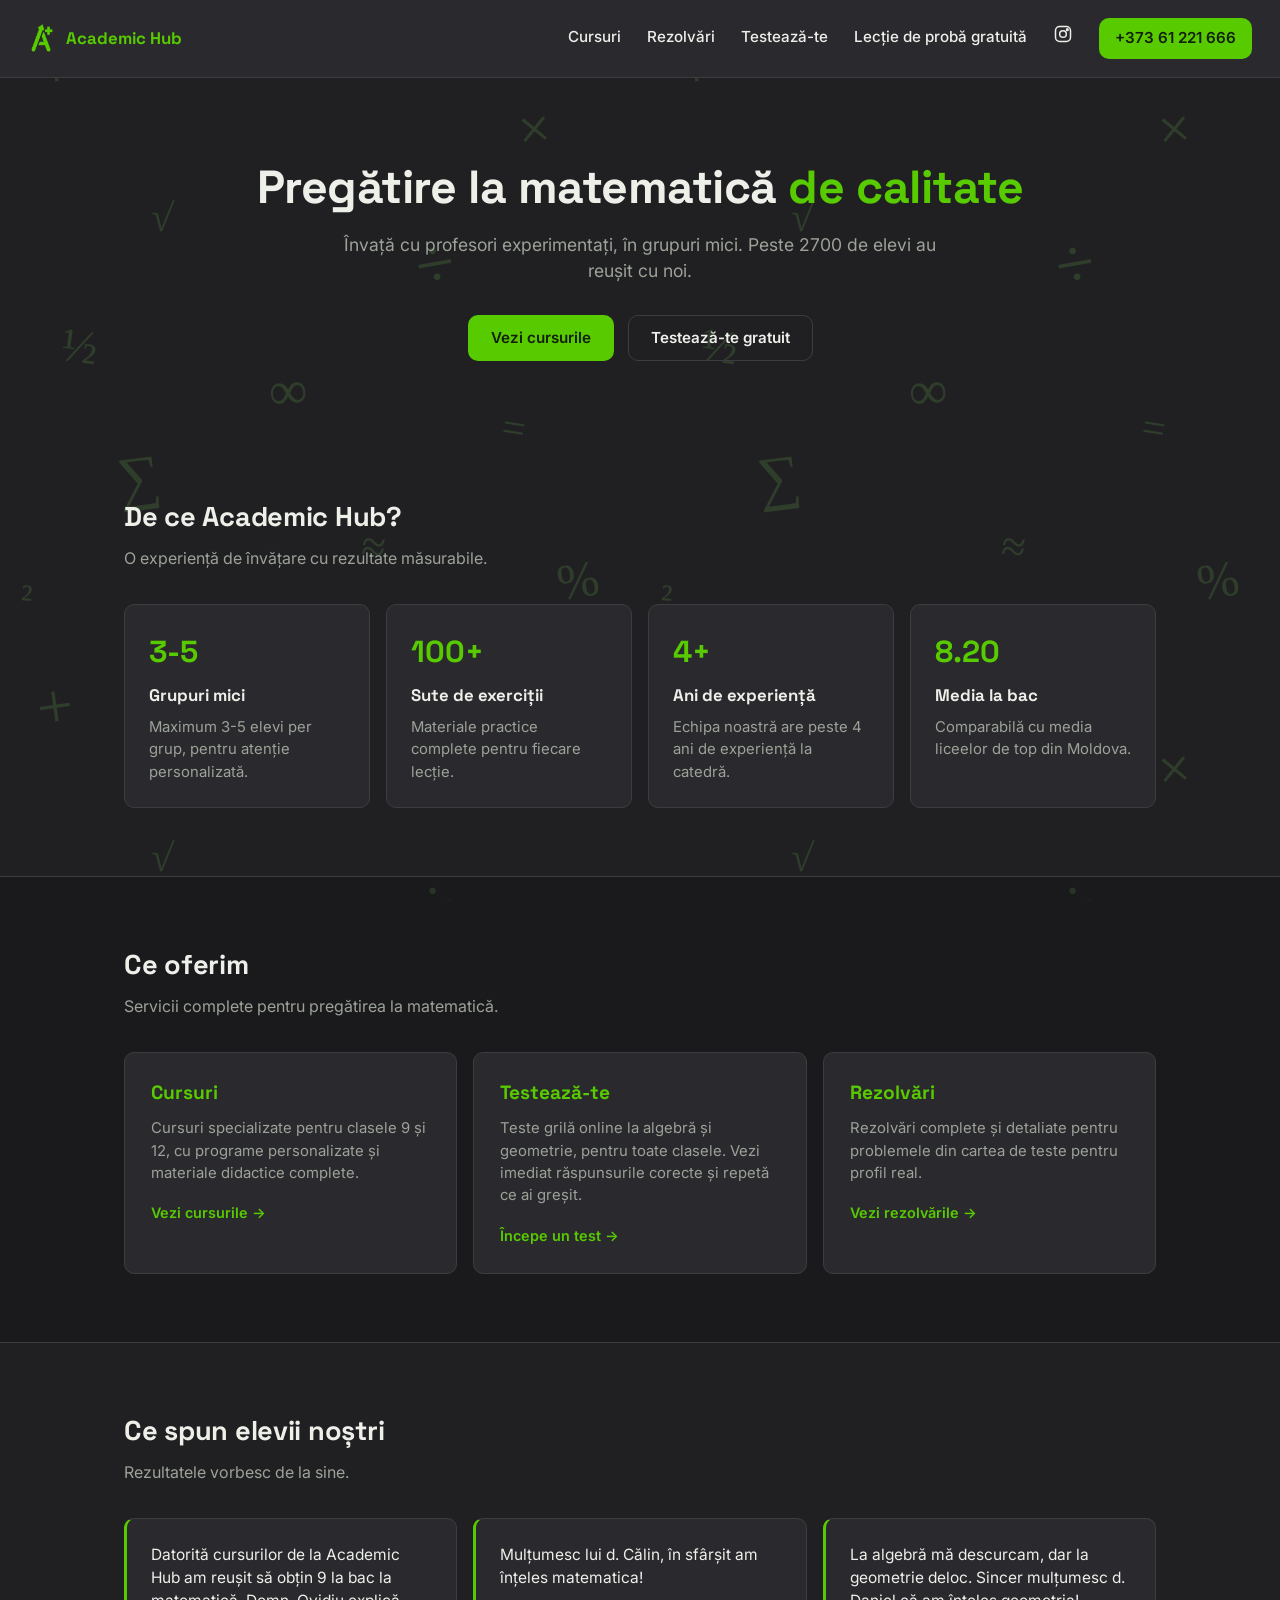
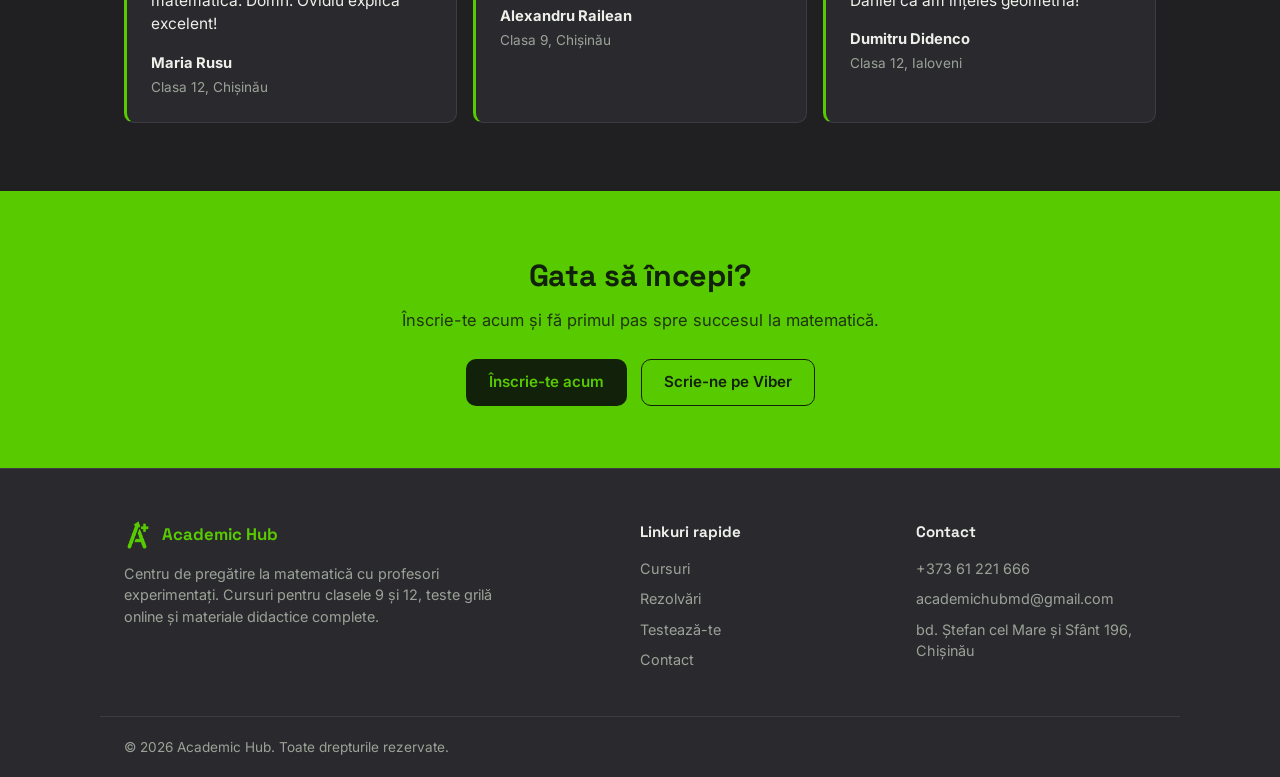
==== commit e279bb81: "Update index.html" ====
--- a/index.html
+++ b/index.html
@@ -24,7 +24,14 @@
     <a href="cursuri.html">Cursuri</a>
     <a href="rezolvari.html">Rezolvări</a>
     <a href="teste.html">Testează-te</a>
-    <a href="contact.html">Contact</a>
+    <a class="nav-highlight" href="contact.html">Lecție de probă gratuită</a>
+    <a class="nav-icon" href="https://www.instagram.com/academichub.md" target="_blank" rel="noopener" aria-label="Instagram">
+      <svg viewBox="0 0 24 24" width="20" height="20" fill="none" stroke="currentColor" stroke-width="1.8">
+        <rect x="3" y="3" width="18" height="18" rx="5"/>
+        <circle cx="12" cy="12" r="4"/>
+        <circle cx="17.2" cy="6.8" r="1"/>
+      </svg>
+    </a>
     <a class="nav-cta" href="tel:+37361221666">+373 61 221 666</a>
   </nav>
 </header>
--- a/style.css
+++ b/style.css
@@ -732,3 +732,607 @@
   background: var(--accent-soft);
   border-color: var(--accent-strong);
 }
+
+/* ==========================================================
+   PAGINI DE PREZENTARE (acasă, cursuri, rezolvări, contact)
+   ========================================================== */
+
+.wrap {
+  max-width: 1080px;
+  margin: 0 auto;
+  padding: 0 24px;
+}
+
+.wrap-narrow { max-width: 680px; }
+
+/* ---- Header cu meniu ---- */
+.site-header {
+  position: sticky;
+  top: 0;
+  z-index: 50;
+  flex-wrap: wrap;
+}
+
+.brand { text-decoration: none; }
+
+.site-nav {
+  display: flex;
+  align-items: center;
+  gap: 26px;
+}
+
+.site-nav a {
+  color: var(--text);
+  text-decoration: none;
+  font-size: 0.95rem;
+  font-weight: 500;
+  padding: 4px 0;
+  border-bottom: 2px solid transparent;
+}
+
+.site-nav a:hover { color: var(--accent); }
+
+.site-nav a.is-active {
+  color: var(--accent);
+  border-bottom-color: var(--accent);
+}
+
+.site-nav .nav-cta {
+  background: var(--accent);
+  color: #12210A;
+  padding: 9px 16px;
+  border-radius: var(--radius);
+  font-weight: 600;
+  border-bottom: none;
+  white-space: nowrap;
+}
+
+.site-nav .nav-cta:hover {
+  background: var(--accent-strong);
+  color: #12210A;
+}
+
+.nav-toggle {
+  display: none;
+  background: none;
+  border: none;
+  cursor: pointer;
+  padding: 8px;
+  flex-direction: column;
+  gap: 5px;
+}
+
+.nav-toggle span {
+  display: block;
+  width: 22px;
+  height: 2px;
+  background: var(--text);
+  border-radius: 2px;
+}
+
+/* ---- Hero ---- */
+.hero {
+  padding: 84px 0 68px;
+  text-align: center;
+}
+
+.hero h1 {
+  font-size: 2.9rem;
+  line-height: 1.12;
+  margin-bottom: 18px;
+}
+
+.accent-text { color: var(--accent); }
+
+.hero-lead {
+  color: var(--text-muted);
+  font-size: 1.1rem;
+  max-width: 620px;
+  margin: 0 auto 30px;
+}
+
+.hero-actions {
+  display: flex;
+  gap: 14px;
+  justify-content: center;
+  flex-wrap: wrap;
+}
+
+.hero-actions .btn-primary,
+.hero-actions .btn-secondary {
+  text-decoration: none;
+  display: inline-block;
+}
+
+.page-head {
+  padding: 60px 0 44px;
+  border-bottom: 1px solid var(--border);
+}
+
+.page-head h1 { font-size: 2.2rem; margin-bottom: 14px; }
+.page-head .hero-lead { margin-left: 0; max-width: 680px; }
+
+/* ---- Secțiuni ---- */
+.section { padding: 68px 0; }
+
+.section-alt {
+  background: rgba(0, 0, 0, 0.18);
+  border-top: 1px solid var(--border);
+  border-bottom: 1px solid var(--border);
+}
+
+.section-heading {
+  font-size: 1.7rem;
+  margin-bottom: 8px;
+}
+
+.section-sub {
+  color: var(--text-muted);
+  margin: 0 0 34px;
+}
+
+/* ---- Carduri de beneficii ---- */
+.feature-grid {
+  display: grid;
+  grid-template-columns: repeat(auto-fit, minmax(210px, 1fr));
+  gap: 16px;
+}
+
+.feature-grid-3 { grid-template-columns: repeat(auto-fit, minmax(250px, 1fr)); }
+
+.feature-card {
+  background: var(--bg-card);
+  border: 1px solid var(--border);
+  border-radius: var(--radius);
+  padding: 24px;
+}
+
+.feature-num {
+  display: block;
+  font-family: var(--font-display);
+  font-size: 1.9rem;
+  font-weight: 700;
+  color: var(--accent);
+  margin-bottom: 8px;
+}
+
+.feature-card h3 {
+  font-family: var(--font-display);
+  font-size: 1.05rem;
+  margin: 0 0 8px;
+}
+
+.feature-card p {
+  color: var(--text-muted);
+  font-size: 0.93rem;
+  margin: 0;
+}
+
+/* ---- Ce oferim ---- */
+.offer-grid {
+  display: grid;
+  grid-template-columns: repeat(auto-fit, minmax(260px, 1fr));
+  gap: 16px;
+}
+
+.offer-card {
+  background: var(--bg-card);
+  border: 1px solid var(--border);
+  border-radius: var(--radius);
+  padding: 26px;
+  text-decoration: none;
+  display: block;
+  transition: border-color 0.15s ease, background 0.15s ease;
+}
+
+.offer-card:hover {
+  border-color: var(--accent);
+  background: var(--bg-card-hover);
+}
+
+.offer-card h3 {
+  font-family: var(--font-display);
+  font-size: 1.2rem;
+  color: var(--accent);
+  margin: 0 0 10px;
+}
+
+.offer-card p {
+  color: var(--text-muted);
+  font-size: 0.93rem;
+  margin: 0 0 16px;
+}
+
+.offer-link {
+  color: var(--accent);
+  font-size: 0.9rem;
+  font-weight: 600;
+}
+
+/* ---- Testimoniale ---- */
+.testimonial-grid {
+  display: grid;
+  grid-template-columns: repeat(auto-fit, minmax(260px, 1fr));
+  gap: 16px;
+}
+
+.testimonial {
+  background: var(--bg-card);
+  border: 1px solid var(--border);
+  border-left: 3px solid var(--accent);
+  border-radius: var(--radius);
+  padding: 24px;
+  margin: 0;
+}
+
+.testimonial p {
+  margin: 0 0 16px;
+  font-size: 0.97rem;
+}
+
+.testimonial footer strong {
+  display: block;
+  font-size: 0.92rem;
+}
+
+.testimonial footer span {
+  color: var(--text-muted);
+  font-size: 0.85rem;
+}
+
+/* ---- Cursuri ---- */
+.course-grid {
+  display: grid;
+  grid-template-columns: repeat(auto-fit, minmax(320px, 1fr));
+  gap: 20px;
+}
+
+.course-card {
+  background: var(--bg-card);
+  border: 1px solid var(--border);
+  border-radius: var(--radius);
+  padding: 28px;
+  display: flex;
+  flex-direction: column;
+}
+
+.course-tag {
+  display: inline-block;
+  align-self: flex-start;
+  background: var(--accent-soft);
+  color: var(--accent);
+  border: 1px solid var(--accent);
+  border-radius: 999px;
+  padding: 4px 12px;
+  font-size: 0.78rem;
+  font-weight: 600;
+  margin-bottom: 14px;
+}
+
+.course-card h3 {
+  font-family: var(--font-display);
+  font-size: 1.25rem;
+  margin: 0 0 8px;
+}
+
+.course-desc {
+  color: var(--text-muted);
+  font-size: 0.93rem;
+  margin: 0 0 18px;
+}
+
+.course-price {
+  display: flex;
+  align-items: baseline;
+  gap: 6px;
+  padding-bottom: 18px;
+  margin-bottom: 18px;
+  border-bottom: 1px solid var(--border);
+}
+
+.course-price strong {
+  font-family: var(--font-display);
+  font-size: 2rem;
+  color: var(--accent);
+}
+
+.course-price span { color: var(--text-muted); font-size: 0.9rem; }
+
+.course-specs {
+  list-style: none;
+  padding: 0;
+  margin: 0 0 20px;
+}
+
+.course-specs li {
+  font-size: 0.92rem;
+  padding: 7px 0;
+  border-bottom: 1px solid var(--border);
+}
+
+.course-specs li span {
+  color: var(--text-muted);
+  display: inline-block;
+  min-width: 82px;
+}
+
+.course-includes-title {
+  font-size: 0.88rem;
+  color: var(--text-muted);
+  margin: 0 0 10px;
+}
+
+.check-list {
+  list-style: none;
+  padding: 0;
+  margin: 0 0 24px;
+}
+
+.check-list li {
+  font-size: 0.93rem;
+  padding: 5px 0 5px 24px;
+  position: relative;
+}
+
+.check-list li::before {
+  content: "✓";
+  position: absolute;
+  left: 0;
+  color: var(--accent);
+  font-weight: 700;
+}
+
+.course-btn {
+  margin-top: auto;
+  text-align: center;
+  text-decoration: none;
+  display: block;
+}
+
+/* ---- Rezolvări ---- */
+.solution-card {
+  background: var(--bg-card);
+  border: 1px solid var(--border);
+  border-radius: var(--radius);
+  padding: 30px;
+}
+
+.solution-tags { display: flex; gap: 8px; margin-bottom: 16px; }
+
+.tag {
+  border: 1px solid var(--border);
+  border-radius: 999px;
+  padding: 4px 12px;
+  font-size: 0.78rem;
+  color: var(--text-muted);
+}
+
+.tag-accent {
+  background: var(--accent-soft);
+  border-color: var(--accent);
+  color: var(--accent);
+  font-weight: 600;
+}
+
+.solution-card h2 {
+  font-size: 1.4rem;
+  margin: 0 0 12px;
+}
+
+.solution-card p { color: var(--text-muted); margin: 0 0 18px; }
+
+.solution-subjects-title {
+  font-size: 0.88rem;
+  margin-bottom: 10px !important;
+}
+
+.chip-row { display: flex; flex-wrap: wrap; gap: 8px; margin-bottom: 26px; }
+
+.chip {
+  background: var(--bg);
+  border: 1px solid var(--border);
+  border-radius: 999px;
+  padding: 6px 14px;
+  font-size: 0.85rem;
+}
+
+.solution-btn { text-decoration: none; display: inline-block; }
+
+/* ---- Contact ---- */
+.contact-grid {
+  display: grid;
+  grid-template-columns: repeat(auto-fit, minmax(220px, 1fr));
+  gap: 16px;
+}
+
+.contact-card {
+  background: var(--bg-card);
+  border: 1px solid var(--border);
+  border-radius: var(--radius);
+  padding: 24px;
+}
+
+.contact-card h3 {
+  font-family: var(--font-display);
+  font-size: 0.9rem;
+  color: var(--text-muted);
+  font-weight: 500;
+  margin: 0 0 10px;
+}
+
+.contact-value {
+  display: block;
+  color: var(--accent);
+  font-size: 1.02rem;
+  font-weight: 600;
+  text-decoration: none;
+  word-break: break-word;
+}
+
+a.contact-value:hover { text-decoration: underline; }
+
+.contact-note {
+  color: var(--text-muted);
+  font-size: 0.85rem;
+  margin: 6px 0 0;
+}
+
+.form-card {
+  background: var(--bg-card);
+  border: 1px solid var(--border);
+  border-radius: var(--radius);
+  padding: 28px;
+}
+
+.form-card .field-label:first-child { margin-top: 0; }
+
+.form-submit {
+  width: 100%;
+  margin-top: 22px;
+}
+
+.map-wrap {
+  border: 1px solid var(--border);
+  border-radius: var(--radius);
+  overflow: hidden;
+  line-height: 0;
+}
+
+/* ---- Bandă CTA ---- */
+.cta-band {
+  background: var(--accent);
+  color: #12210A;
+  padding: 62px 0;
+  text-align: center;
+}
+
+.cta-band h2 {
+  color: #12210A;
+  font-size: 1.9rem;
+  margin-bottom: 10px;
+}
+
+.cta-band p {
+  color: #1F3510;
+  margin: 0 0 26px;
+  font-size: 1.03rem;
+}
+
+.cta-band .btn-primary {
+  background: #12210A;
+  color: var(--accent);
+}
+
+.cta-band .btn-primary:hover { background: #000; }
+
+.cta-band .btn-secondary {
+  border-color: #12210A;
+  color: #12210A;
+}
+
+.cta-band .btn-secondary:hover {
+  background: rgba(0, 0, 0, 0.09);
+  border-color: #12210A;
+}
+
+/* ---- Footer ---- */
+.site-footer {
+  background: var(--bg-card);
+  border-top: 1px solid var(--border);
+  padding: 52px 0 0;
+  margin-top: 0;
+}
+
+.footer-grid {
+  display: grid;
+  grid-template-columns: 2fr 1fr 1fr;
+  gap: 36px;
+  padding-bottom: 36px;
+}
+
+.footer-brand { margin-bottom: 14px; }
+
+.footer-text {
+  color: var(--text-muted);
+  font-size: 0.9rem;
+  margin: 0;
+  max-width: 380px;
+}
+
+.site-footer h4 {
+  font-family: var(--font-display);
+  font-size: 0.95rem;
+  margin: 0 0 14px;
+}
+
+.footer-links {
+  list-style: none;
+  padding: 0;
+  margin: 0;
+}
+
+.footer-links li {
+  color: var(--text-muted);
+  font-size: 0.9rem;
+  margin-bottom: 9px;
+}
+
+.footer-links a {
+  color: var(--text-muted);
+  text-decoration: none;
+}
+
+.footer-links a:hover { color: var(--accent); }
+
+.footer-bottom {
+  border-top: 1px solid var(--border);
+  padding-top: 20px;
+  padding-bottom: 20px;
+  color: var(--text-muted);
+  font-size: 0.85rem;
+}
+
+/* ---- Mobil ---- */
+@media (max-width: 860px) {
+  .footer-grid { grid-template-columns: 1fr; gap: 28px; }
+}
+
+@media (max-width: 760px) {
+  .nav-toggle { display: flex; }
+
+  .site-nav {
+    display: none;
+    width: 100%;
+    flex-direction: column;
+    align-items: stretch;
+    gap: 0;
+    padding-top: 12px;
+  }
+
+  .site-nav.is-open { display: flex; }
+
+  .site-nav a {
+    padding: 13px 0;
+    border-bottom: 1px solid var(--border);
+  }
+
+  .site-nav a.is-active { border-bottom-color: var(--border); }
+
+  .site-nav .nav-cta {
+    margin-top: 12px;
+    text-align: center;
+    border-bottom: none;
+  }
+
+  .hero { padding: 54px 0 44px; }
+  .hero h1 { font-size: 2.05rem; }
+  .hero-lead { font-size: 1rem; }
+  .section { padding: 48px 0; }
+  .section-heading { font-size: 1.4rem; }
+  .page-head h1 { font-size: 1.7rem; }
+  .cta-band { padding: 48px 0; }
+  .cta-band h2 { font-size: 1.5rem; }
+  .wrap { padding: 0 16px; }
+  .hero-actions { flex-direction: column; }
+  .hero-actions a { width: 100%; text-align: center; }
+}
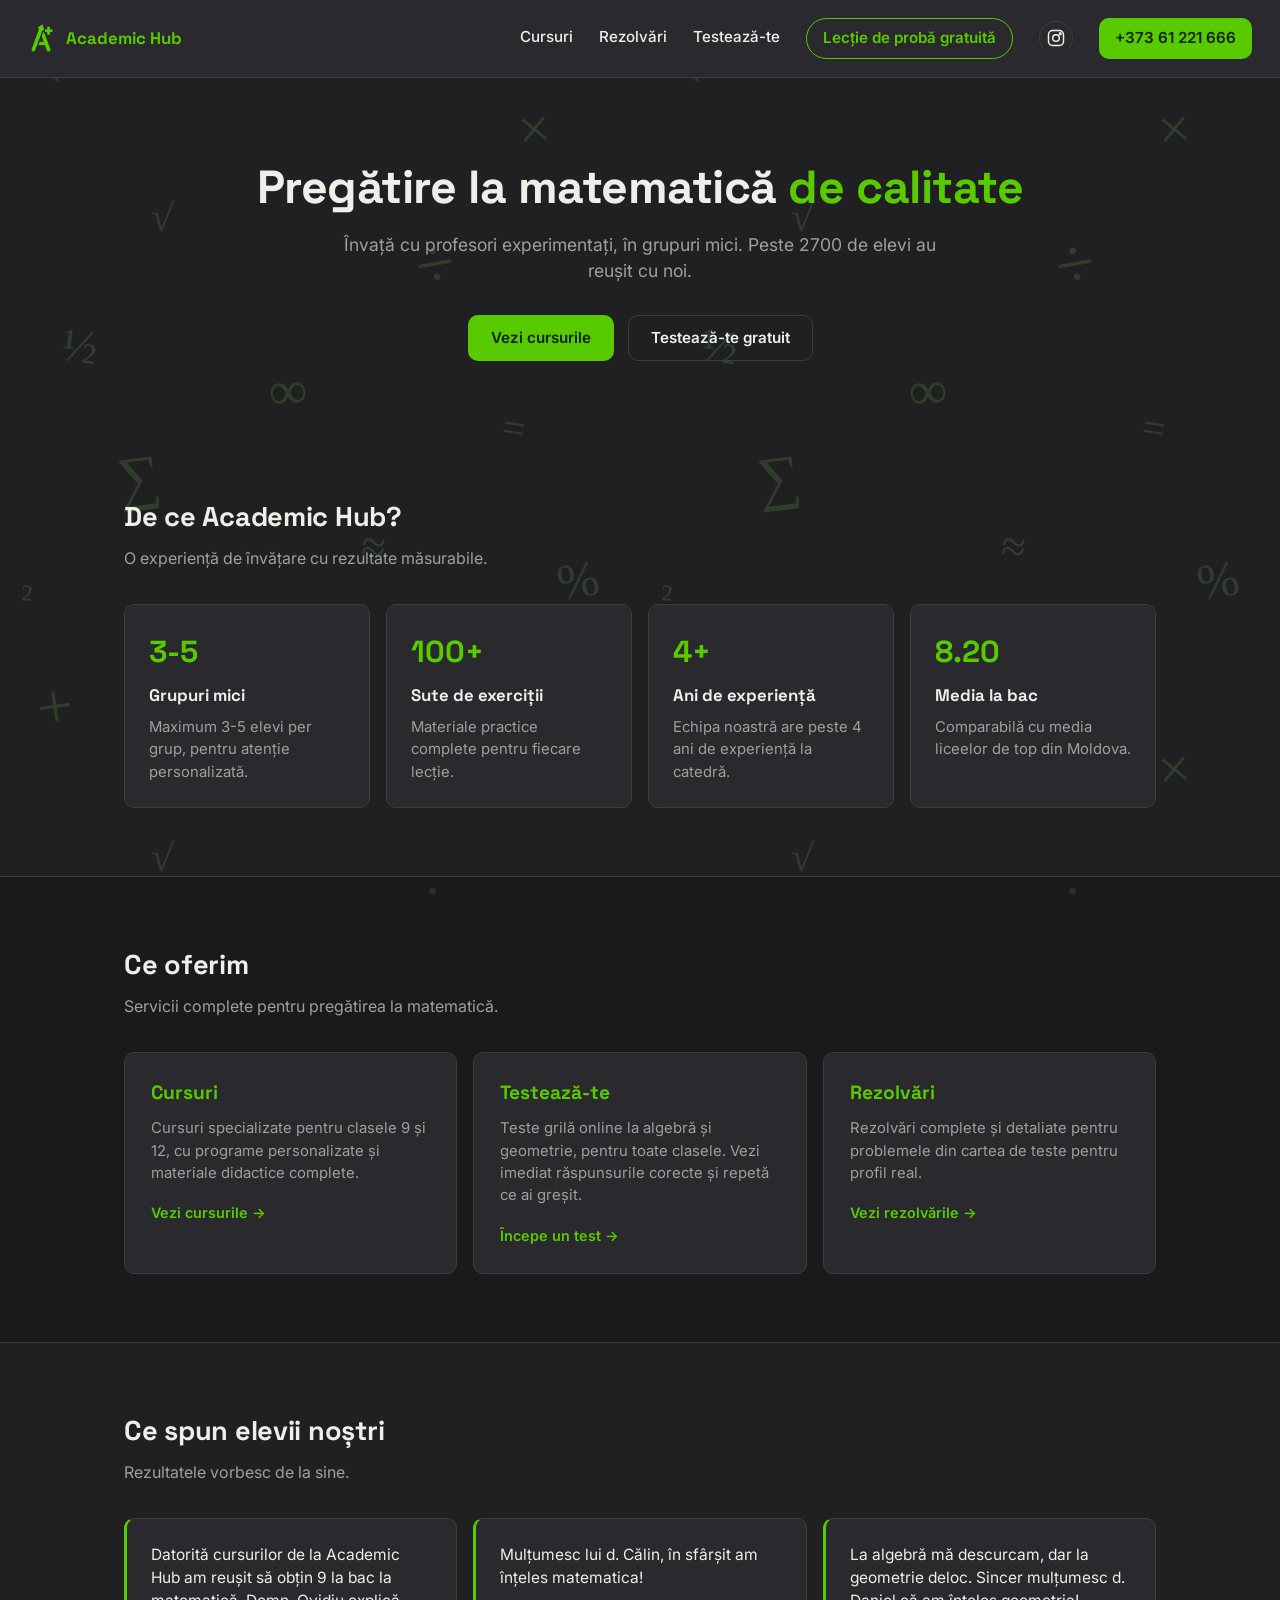
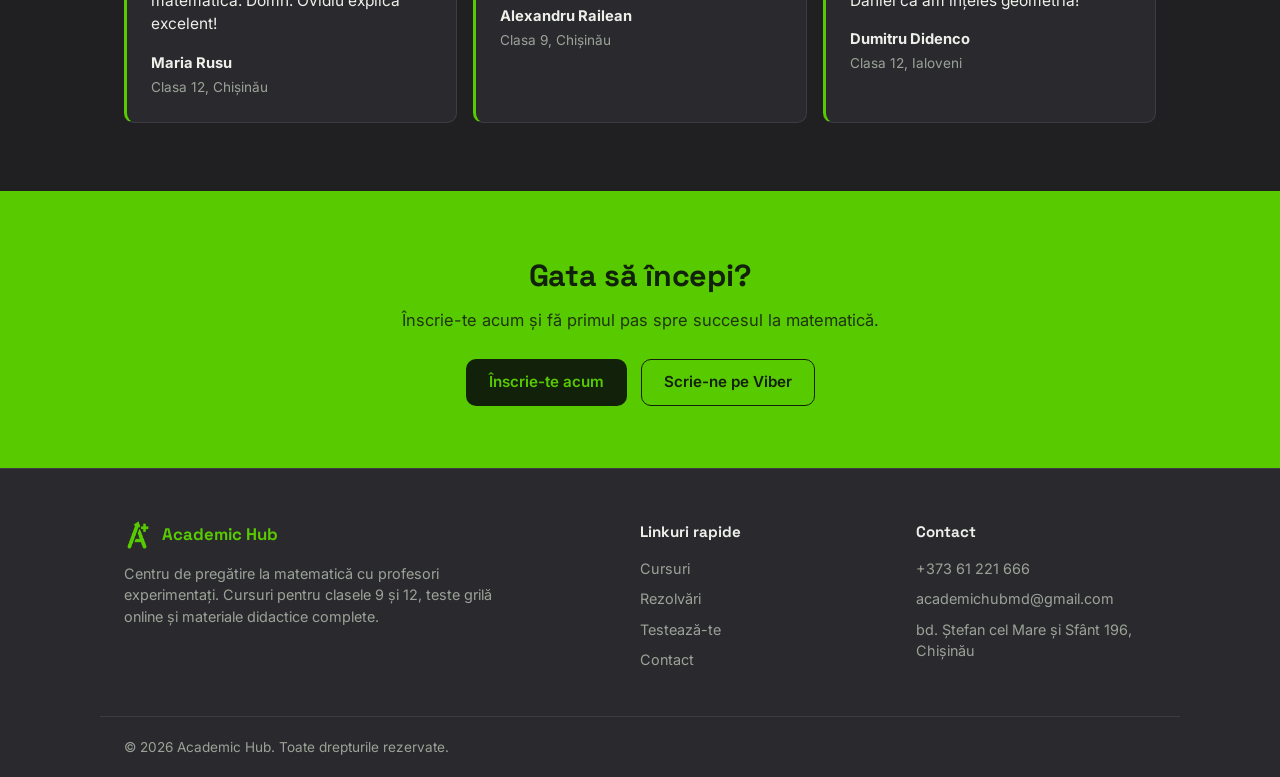
==== commit 7ce00d94: "Update index.html" ====
--- a/index.html
+++ b/index.html
@@ -5,7 +5,9 @@
 <meta name="viewport" content="width=device-width, initial-scale=1.0">
 <title>Academic Hub — Pregătire la Matematică</title>
 <meta name="description" content="Centru de pregătire la matematică în Chișinău. Grupuri mici, profesori experimentați, cursuri pentru clasele 9 și 12.">
-<link rel="icon" href="logo.png">
+<link rel="icon" href="favicon.ico" sizes="any">
+<link rel="icon" href="logo.png" type="image/png">
+<link rel="apple-touch-icon" href="apple-touch-icon.png">
 <link rel="preconnect" href="https://fonts.googleapis.com">
 <link href="https://fonts.googleapis.com/css2?family=Space+Grotesk:wght@500;700&family=Inter:wght@400;500;600&display=swap" rel="stylesheet">
 <link rel="stylesheet" href="style.css">
--- a/style.css
+++ b/style.css
@@ -1336,3 +1336,56 @@
   .hero-actions { flex-direction: column; }
   .hero-actions a { width: 100%; text-align: center; }
 }
+
+/* ---- Iconiță Instagram din header ---- */
+.nav-icon {
+  display: flex;
+  align-items: center;
+  justify-content: center;
+  color: var(--text-muted);
+  width: 34px;
+  height: 34px;
+  border-radius: 999px;
+  border: 1px solid var(--border);
+  transition: color 0.15s ease, border-color 0.15s ease;
+}
+
+.nav-icon:hover {
+  color: var(--accent);
+  border-color: var(--accent);
+}
+
+@media (max-width: 760px) {
+  .nav-icon {
+    align-self: flex-start;
+    margin-top: 4px;
+  }
+}
+
+/* ---- Casetă evidențiată: Lecție de probă gratuită ---- */
+.site-nav a.nav-highlight {
+  color: var(--accent);
+  border: 1px solid var(--accent);
+  border-radius: 999px;
+  padding: 8px 16px;
+  font-weight: 600;
+  white-space: nowrap;
+}
+
+.site-nav a.nav-highlight:hover {
+  background: var(--accent-soft);
+  color: var(--accent);
+}
+
+.site-nav a.nav-highlight.is-active {
+  border-bottom: 1px solid var(--accent);
+  background: var(--accent-soft);
+}
+
+@media (max-width: 760px) {
+  .site-nav a.nav-highlight {
+    text-align: center;
+    margin: 6px 0;
+    border-bottom: 1px solid var(--accent);
+  }
+}
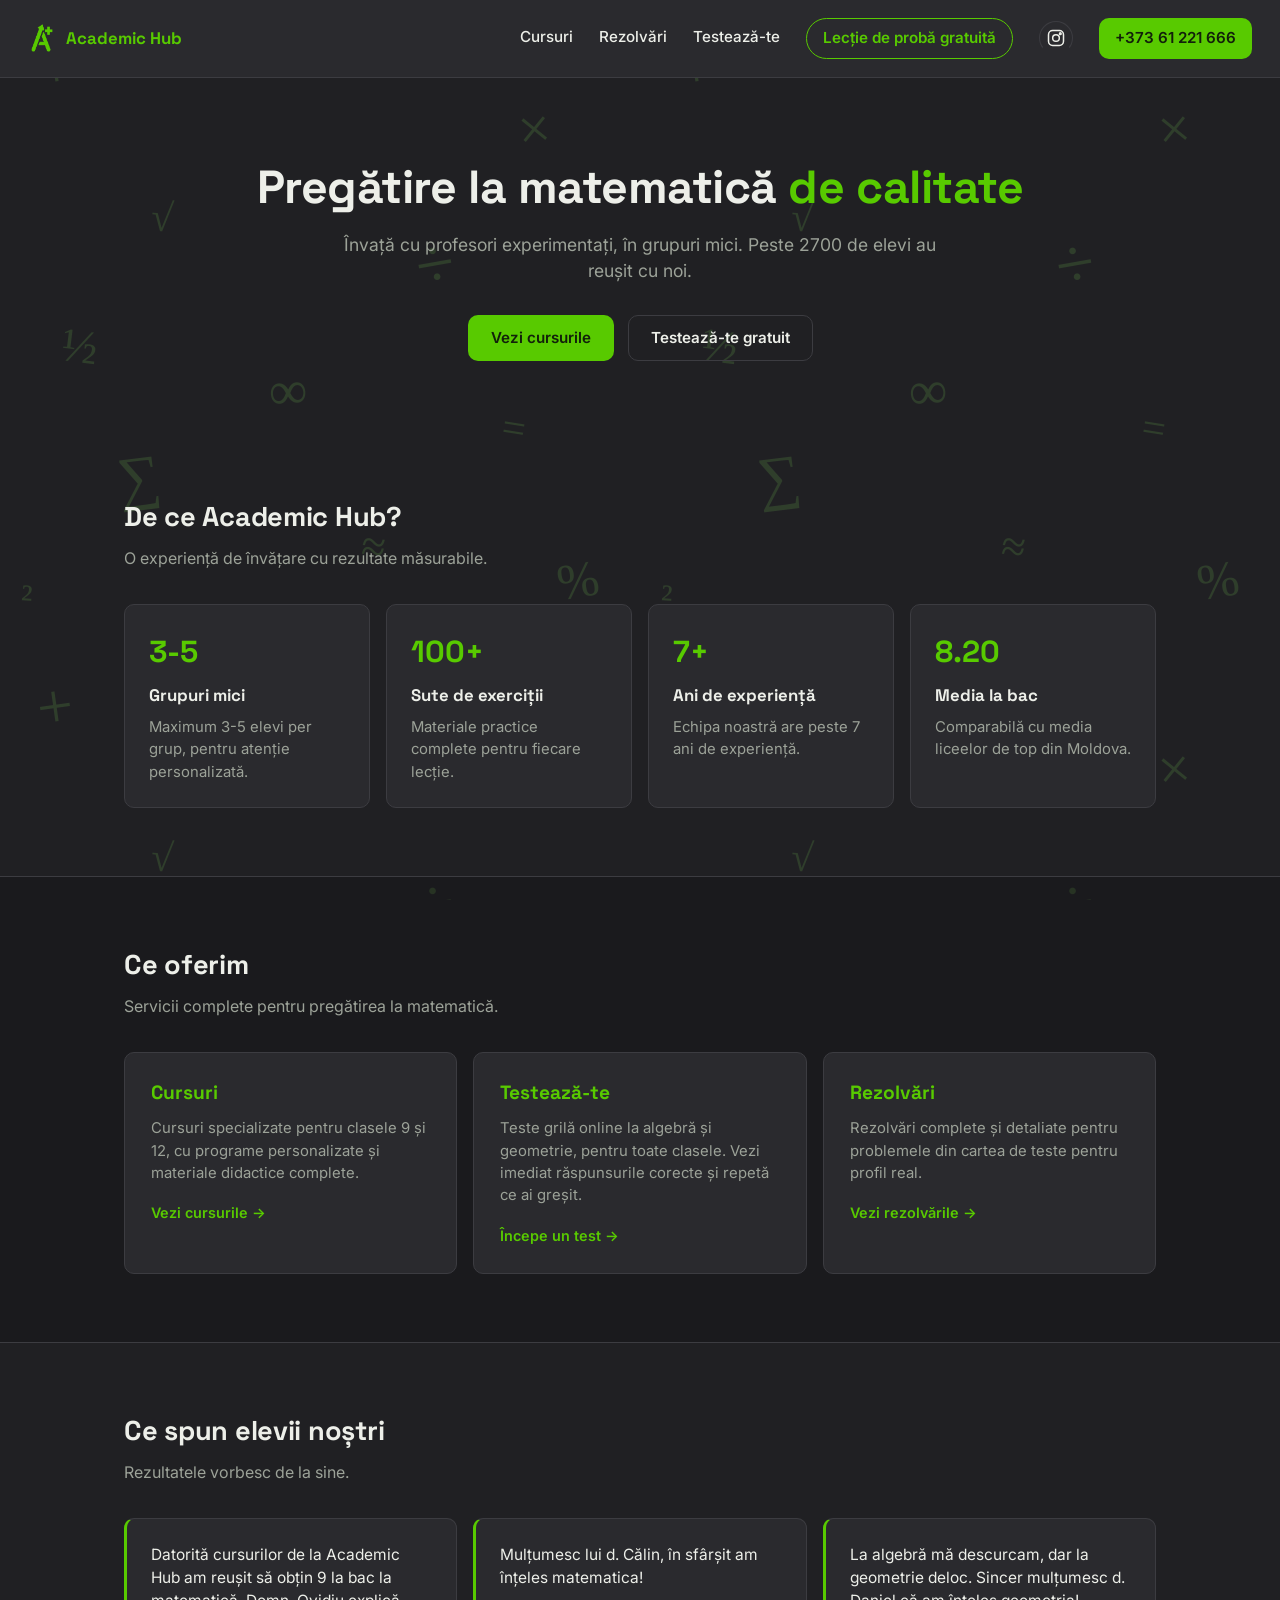
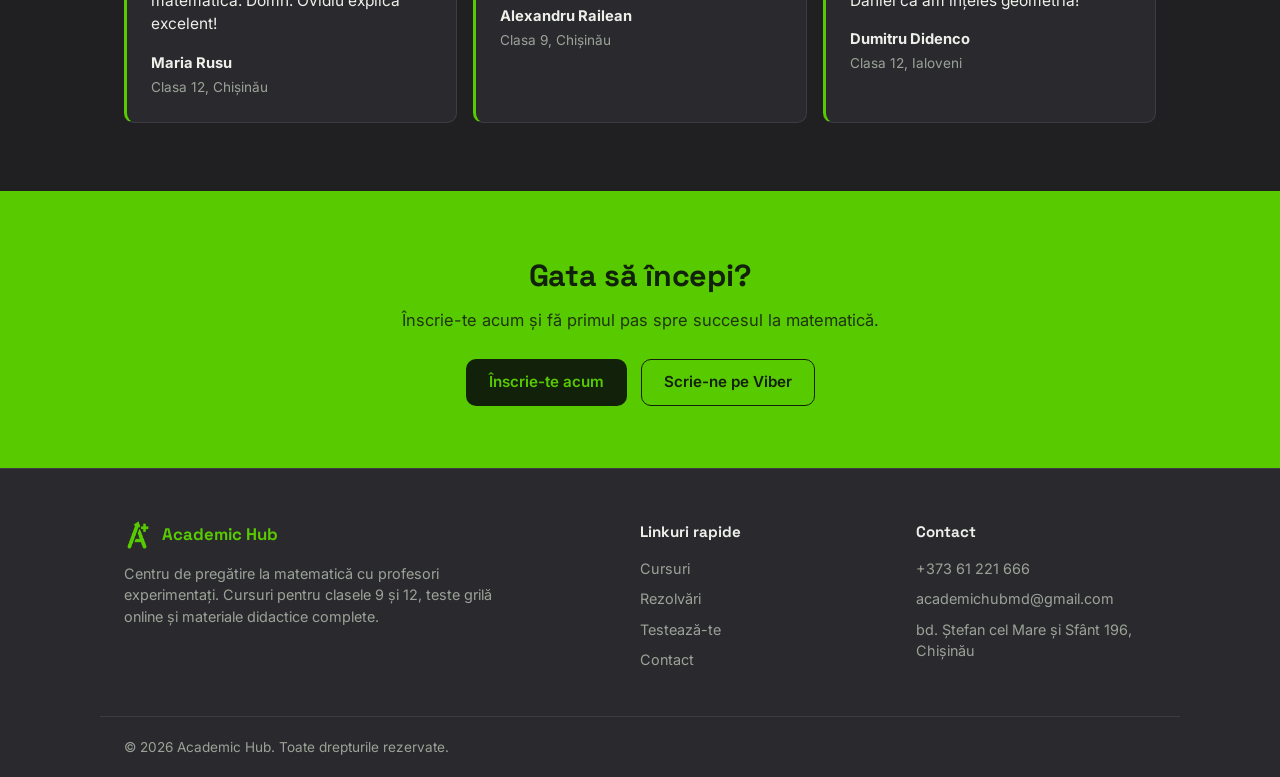
==== commit 95841f16: "Update index.html" ====
--- a/index.html
+++ b/index.html
@@ -67,9 +67,9 @@
         <p>Materiale practice complete pentru fiecare lecție.</p>
       </div>
       <div class="feature-card">
-        <span class="feature-num">4+</span>
+        <span class="feature-num">7+</span>
         <h3>Ani de experiență</h3>
-        <p>Echipa noastră are peste 4 ani de experiență la catedră.</p>
+        <p>Echipa noastră are peste 7 ani de experiență.</p>
       </div>
       <div class="feature-card">
         <span class="feature-num">8.20</span>
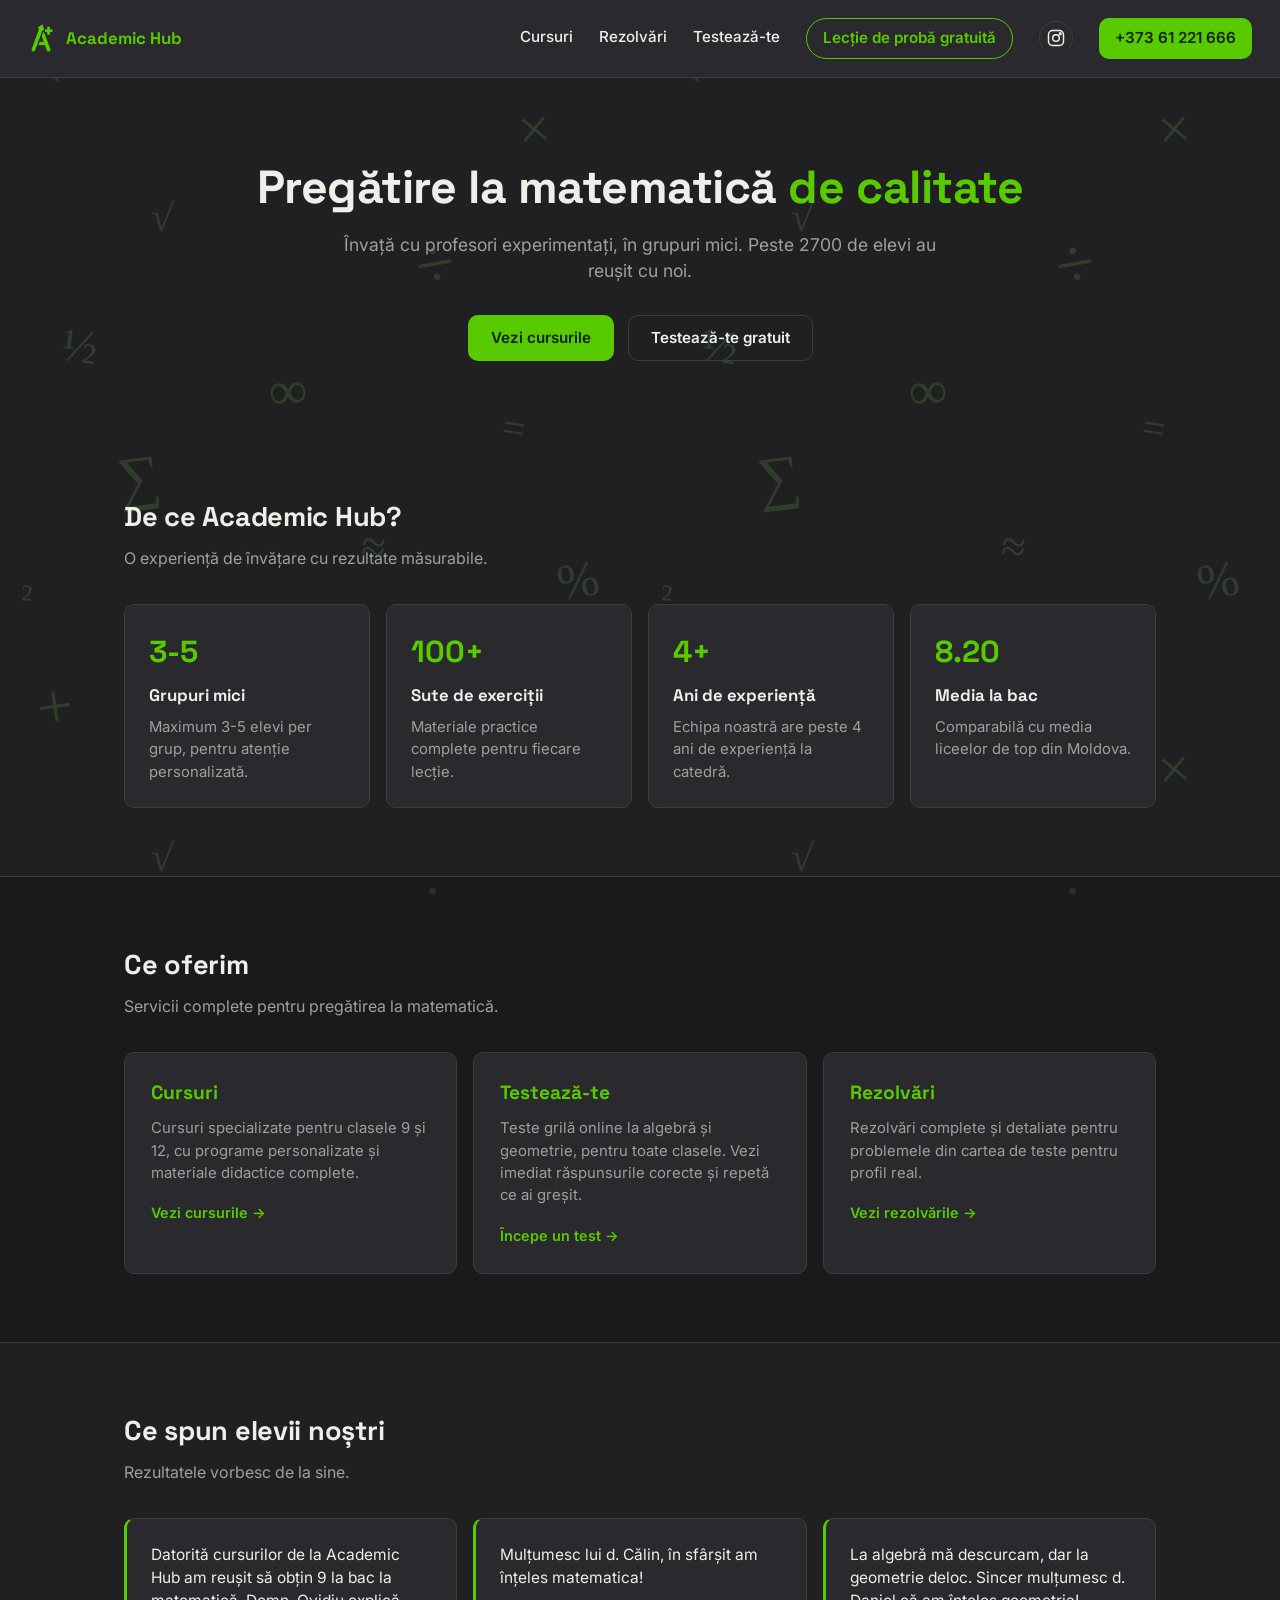
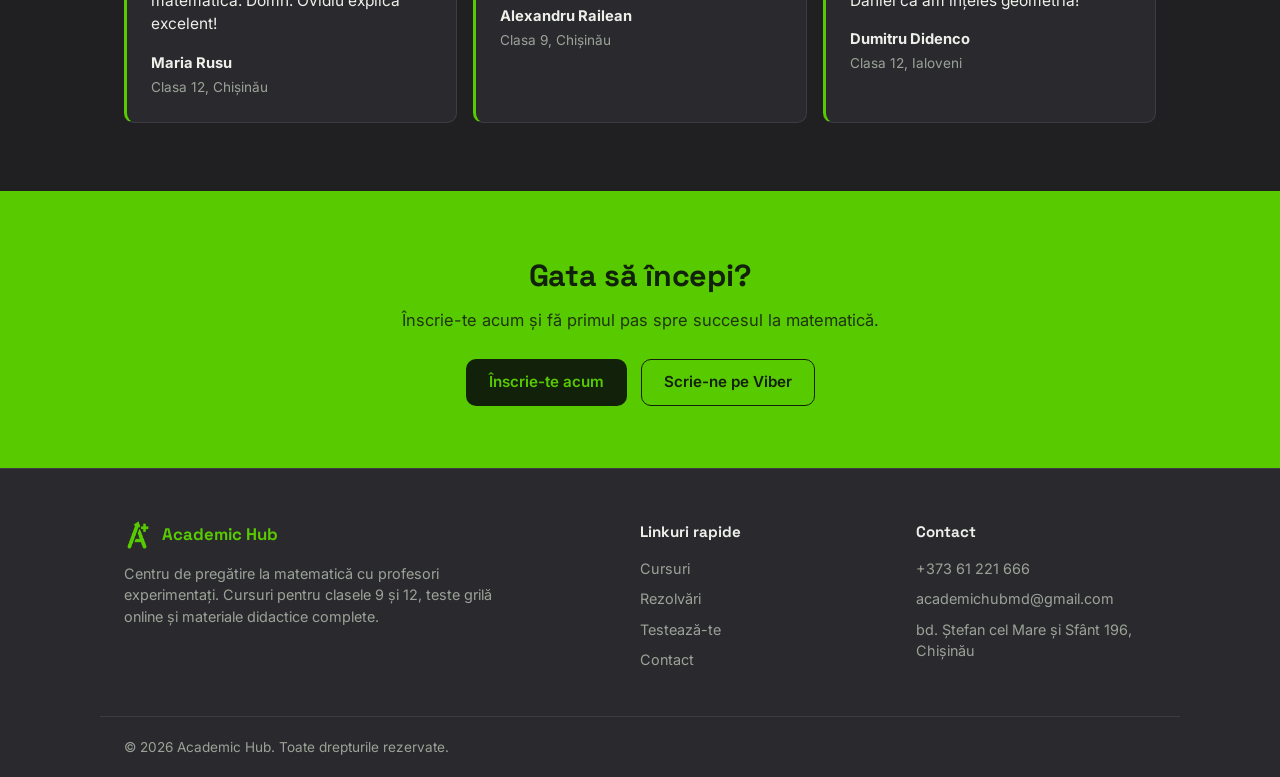
==== commit 0e2d086d: "Update index.html" ====
--- a/index.html
+++ b/index.html
@@ -3,14 +3,35 @@
 <head>
 <meta charset="UTF-8">
 <meta name="viewport" content="width=device-width, initial-scale=1.0">
-<title>Academic Hub — Pregătire la Matematică</title>
-<meta name="description" content="Centru de pregătire la matematică în Chișinău. Grupuri mici, profesori experimentați, cursuri pentru clasele 9 și 12.">
+<title>Cursuri și Meditații Matematică Chișinău — Academic Hub</title>
+<meta name="description" content="Cursuri și meditații matematică în Chișinău, pentru clasele 5-12. Pregătire pentru BAC și examenul de clasa 9, grupuri mici, profesori experimentați, teste grilă gratuite.">
 <link rel="icon" href="favicon.ico" sizes="any">
 <link rel="icon" href="logo.png" type="image/png">
 <link rel="apple-touch-icon" href="apple-touch-icon.png">
 <link rel="preconnect" href="https://fonts.googleapis.com">
 <link href="https://fonts.googleapis.com/css2?family=Space+Grotesk:wght@500;700&family=Inter:wght@400;500;600&display=swap" rel="stylesheet">
 <link rel="stylesheet" href="style.css">
+<script type="application/ld+json">
+{
+  "@context": "https://schema.org",
+  "@type": "EducationalOrganization",
+  "name": "Academic Hub",
+  "url": "https://academichub.md",
+  "logo": "https://academichub.md/logo.png",
+  "description": "Centru de pregătire la matematică în Chișinău, cu cursuri pentru clasele 9 și 12, meditații individuale și teste grilă online gratuite pentru clasele 5-12.",
+  "address": {
+    "@type": "PostalAddress",
+    "streetAddress": "bd. Ștefan cel Mare și Sfânt 196",
+    "addressLocality": "Chișinău",
+    "addressCountry": "MD"
+  },
+  "telephone": "+37361221666",
+  "email": "academichubmd@gmail.com",
+  "sameAs": [
+    "https://www.instagram.com/academichub.md"
+  ]
+}
+</script>
 </head>
 <body>
 
@@ -67,9 +88,9 @@
         <p>Materiale practice complete pentru fiecare lecție.</p>
       </div>
       <div class="feature-card">
-        <span class="feature-num">7+</span>
+        <span class="feature-num">4+</span>
         <h3>Ani de experiență</h3>
-        <p>Echipa noastră are peste 7 ani de experiență.</p>
+        <p>Echipa noastră are peste 4 ani de experiență la catedră.</p>
       </div>
       <div class="feature-card">
         <span class="feature-num">8.20</span>
